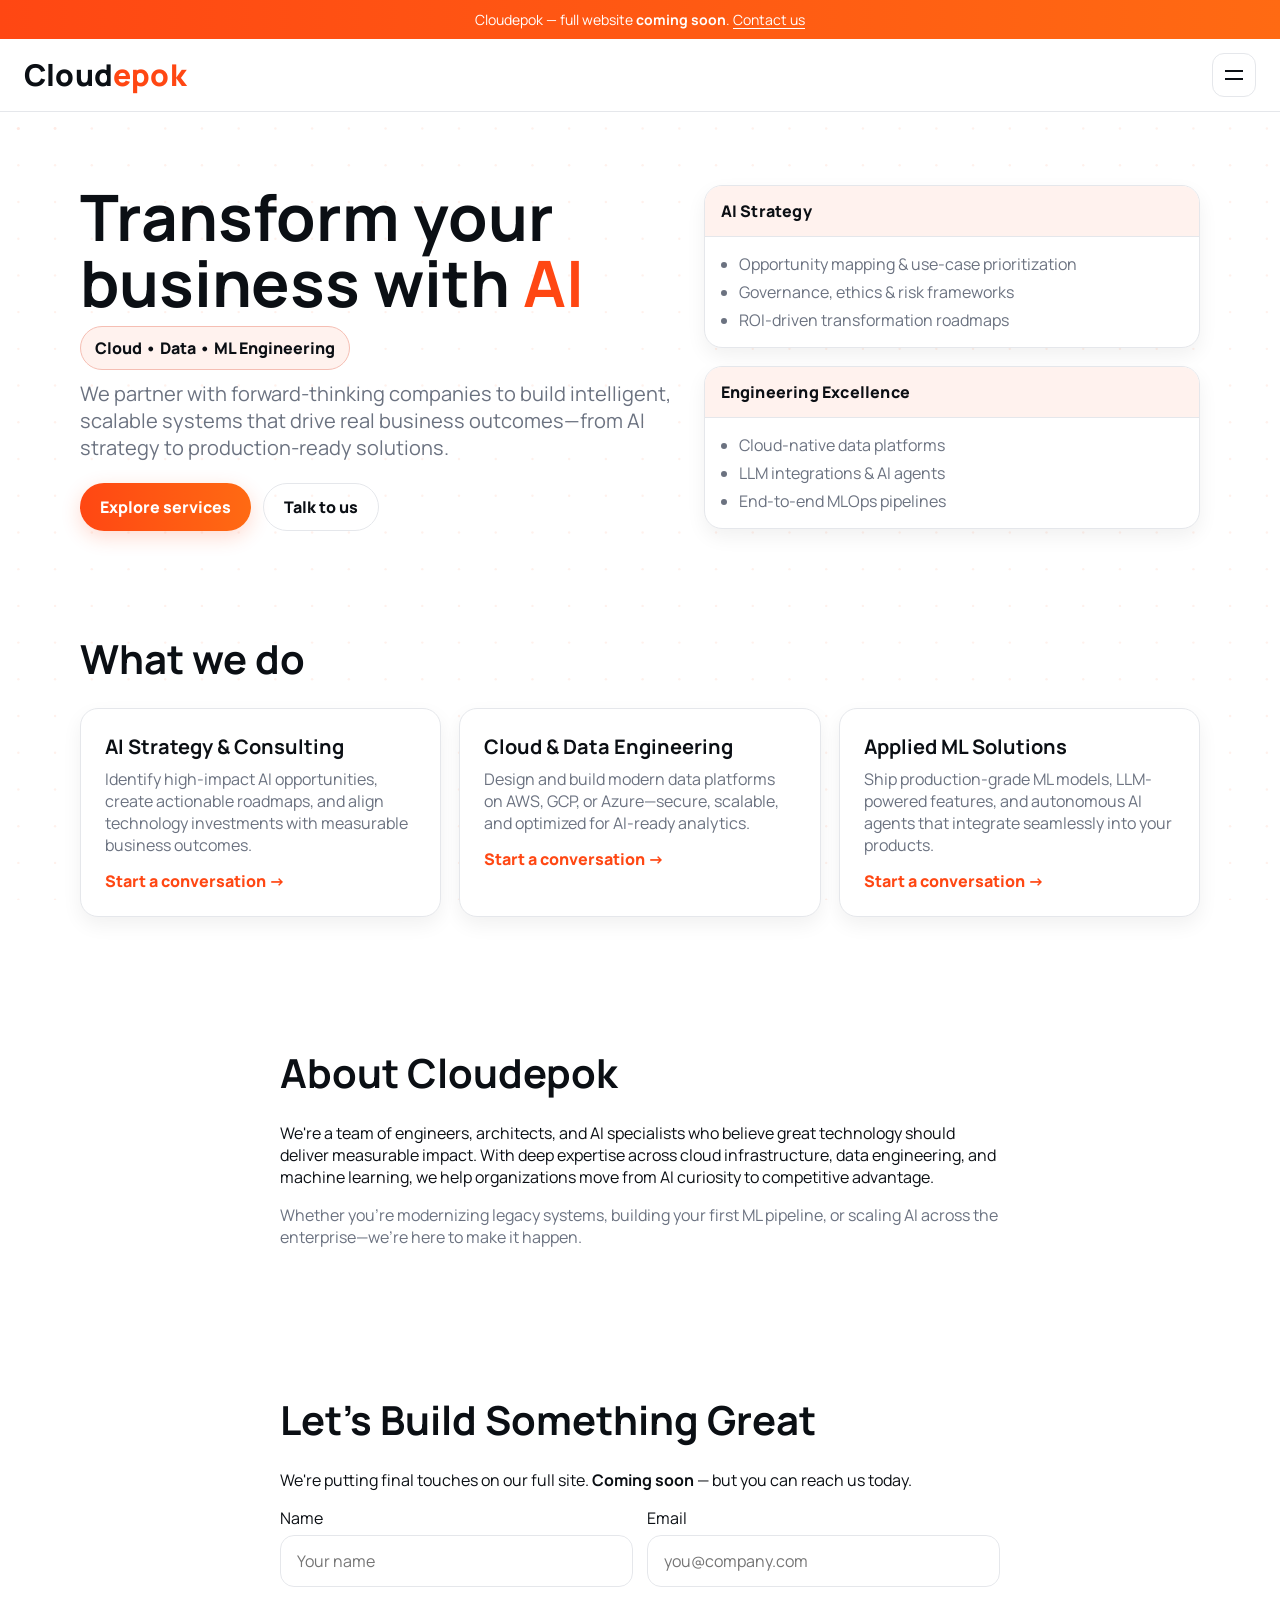
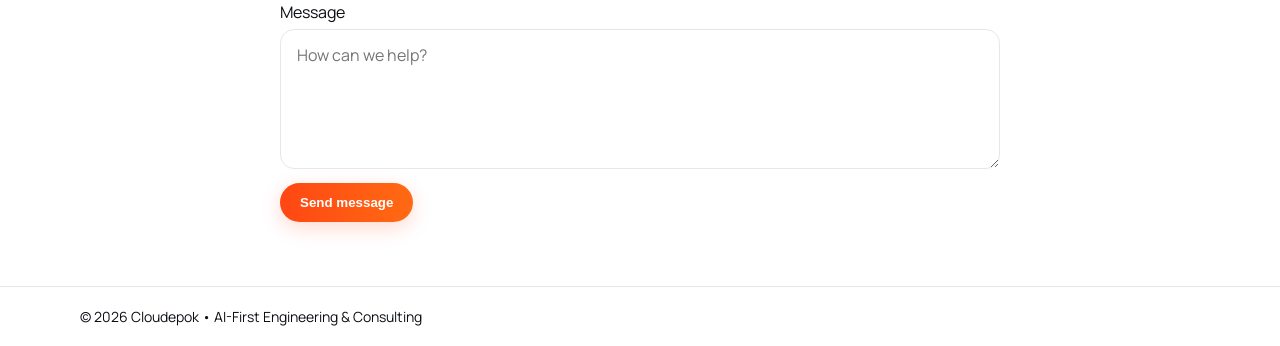
==== index.html @ fc5857a8 "Initial commit: Cloudepok website" ====
<!DOCTYPE html>
<html lang="en">

<head>
  <meta charset="utf-8" />
  <meta name="viewport" content="width=device-width, initial-scale=1" />
  <title>Cloudepok — AI-First Engineering & Consulting</title>
  <meta name="description" content="AI-First Engineering & Consulting — Cloud • Data • ML Solutions" />
  <meta name="keywords"
    content="AI consulting, cloud engineering, machine learning, data engineering, MLOps, LLM, AI strategy" />

  <!-- Favicon -->
  <link rel="icon" type="image/svg+xml"
    href="data:image/svg+xml,<svg xmlns='http://www.w3.org/2000/svg' viewBox='0 0 100 100'><text y='.9em' font-size='90'>☁️</text></svg>">

  <!-- Manrope font -->
  <link rel="preconnect" href="https://fonts.googleapis.com">
  <link rel="preconnect" href="https://fonts.gstatic.com" crossorigin>
  <link href="https://fonts.googleapis.com/css2?family=Manrope:wght@400;600;700;800&display=swap" rel="stylesheet">
  <link rel="stylesheet" href="styles.css" />
</head>

<body>
  <canvas id="dots-canvas" aria-hidden="true"></canvas>

  <div class="top-ribbon">Cloudepok — full website <strong>coming soon</strong>. <a href="#contact">Contact us</a></div>

  <header class="site-header">
    <a class="logo" href="#" aria-label="Cloudepok">
      <span class="logo-word"><span class="cloud">Cloud</span><span class="epok">epok</span></span>
    </a>

    <div class="nav-actions">
      <button class="burger two" id="burger" aria-label="Open menu" aria-expanded="false" aria-controls="menu-popover">
        <span></span><span></span>
      </button>

      <aside id="menu-popover" class="menu-popover" aria-hidden="true" role="dialog" aria-modal="false">
        <nav class="menu-list">
          <a href="#services" class="menu-item">Services</a>
          <a href="#about" class="menu-item">About</a>
          <a href="#contact" class="menu-item">Contact</a>
          <div class="menu-sep"></div>
          <a href="#contact" class="menu-cta">Get in touch</a>
        </nav>
      </aside>
    </div>
  </header>

  <div id="overlay" class="overlay-light" hidden></div>

  <main>
    <section class="hero split">
      <div class="container split-grid">
        <div class="left animate-on-scroll">
          <h1>Transform your business with <span class="text-brand">AI</span></h1>
          <p class="superpill">Cloud • Data • ML Engineering</p>
          <p class="lede">We partner with forward-thinking companies to build intelligent, scalable systems that drive
            real business outcomes—from AI strategy to production-ready solutions.</p>
          <div class="cta-row">
            <a class="btn" href="#services">Explore services</a>
            <a class="btn btn-ghost" href="#contact">Talk to us</a>
          </div>
        </div>
        <div class="right">
          <div class="pane animate-on-scroll">
            <div class="pane-title">AI Strategy</div>
            <div class="pane-body">
              <ul>
                <li>Opportunity mapping & use-case prioritization</li>
                <li>Governance, ethics & risk frameworks</li>
                <li>ROI-driven transformation roadmaps</li>
              </ul>
            </div>
          </div>
          <div class="pane animate-on-scroll">
            <div class="pane-title">Engineering Excellence</div>
            <div class="pane-body">
              <ul>
                <li>Cloud-native data platforms</li>
                <li>LLM integrations & AI agents</li>
                <li>End-to-end MLOps pipelines</li>
              </ul>
            </div>
          </div>
        </div>
      </div>
    </section>

    <section id="services" class="section">
      <div class="container">
        <h2 class="animate-on-scroll">What we do</h2>
        <div class="grid">
          <div class="card animate-on-scroll">
            <h3>AI Strategy & Consulting</h3>
            <p>Identify high-impact AI opportunities, create actionable roadmaps, and align technology investments with
              measurable business outcomes.</p>
            <a class="link" href="#contact">Start a conversation →</a>
          </div>
          <div class="card animate-on-scroll">
            <h3>Cloud & Data Engineering</h3>
            <p>Design and build modern data platforms on AWS, GCP, or Azure—secure, scalable, and optimized for AI-ready
              analytics.</p>
            <a class="link" href="#contact">Start a conversation →</a>
          </div>
          <div class="card animate-on-scroll">
            <h3>Applied ML Solutions</h3>
            <p>Ship production-grade ML models, LLM-powered features, and autonomous AI agents that integrate seamlessly
              into your products.</p>
            <a class="link" href="#contact">Start a conversation →</a>
          </div>
        </div>
      </div>
    </section>

    <section id="about" class="section alt">
      <div class="container narrow">
        <h2 class="animate-on-scroll">About Cloudepok</h2>
        <p class="animate-on-scroll">We're a team of engineers, architects, and AI specialists who believe great
          technology should deliver measurable impact. With deep expertise across cloud infrastructure, data
          engineering, and machine learning, we help organizations move from AI curiosity to competitive advantage.</p>
        <p class="animate-on-scroll" style="margin-top: 16px; color: var(--muted);">Whether you're modernizing legacy
          systems, building your first ML pipeline, or scaling AI across the enterprise—we're here to make it happen.
        </p>
      </div>
    </section>

    <section id="contact" class="section">
      <div class="container narrow">
        <h2 class="animate-on-scroll">Let's Build Something Great</h2>
        <p class="muted animate-on-scroll">We're putting final touches on our full site. <strong>Coming soon</strong> —
          but you can reach us today.</p>
        <form id="contact-form" class="contact-form animate-on-scroll"
          action="https://formspree.io/f/aruna@cloudepok.com" method="POST">
          <input type="hidden" name="_subject" value="New Cloudepok Contact Form Submission">
          <input type="hidden" name="_next" value="">
          <label>
            <span>Name</span>
            <input required type="text" name="name" placeholder="Your name" />
          </label>
          <label>
            <span>Email</span>
            <input required type="email" name="email" placeholder="you@company.com" />
          </label>
          <label class="full">
            <span>Message</span>
            <textarea required name="message" rows="5" placeholder="How can we help?"></textarea>
          </label>
          <button class="btn" type="submit" id="submit-btn">
            <span class="btn-text">Send message</span>
            <span class="btn-loading" hidden>Sending...</span>
          </button>
        </form>
        <div id="form-success" class="form-success" hidden>
          <div class="success-icon">✓</div>
          <p><strong>Thank you!</strong> We'll get back to you within 24 hours.</p>
        </div>
      </div>
    </section>
  </main>

  <footer class="footer">
    <div class="container">
      <span>© <span id="year"></span> Cloudepok • AI-First Engineering & Consulting</span>
    </div>
  </footer>

  <script>
    // Year
    document.getElementById('year').textContent = new Date().getFullYear();

    // Burger + popover logic
    const burger = document.getElementById('burger');
    const pop = document.getElementById('menu-popover');
    const overlay = document.getElementById('overlay');

    function setOpen(open) {
      burger.classList.toggle('open', open);
      pop.classList.toggle('open', open);
      burger.setAttribute('aria-expanded', String(open));
      pop.setAttribute('aria-hidden', String(!open));
      overlay.hidden = !open;
    }

    burger.addEventListener('click', () => setOpen(!pop.classList.contains('open')));
    overlay.addEventListener('click', () => setOpen(false));
    document.addEventListener('keydown', (e) => { if (e.key === 'Escape') setOpen(false); });

    // Close popover then smooth-scroll to anchors
    function handleMenuClick(e) {
      const a = e.target.closest('a');
      if (!a) return;
      const href = a.getAttribute('href') || '';
      if (!href.startsWith('#')) { setOpen(false); return; }
      const target = document.querySelector(href);
      if (target) {
        e.preventDefault();
        setOpen(false);
        setTimeout(() => target.scrollIntoView({ behavior: 'smooth', block: 'start' }), 60);
        setTimeout(() => history.pushState(null, '', href), 120);
      }
    }
    document.querySelector('.menu-list').addEventListener('click', handleMenuClick);

    // Form submission handling
    const form = document.getElementById('contact-form');
    const submitBtn = document.getElementById('submit-btn');
    const btnText = submitBtn.querySelector('.btn-text');
    const btnLoading = submitBtn.querySelector('.btn-loading');
    const formSuccess = document.getElementById('form-success');

    form.addEventListener('submit', async (e) => {
      e.preventDefault();

      // Show loading state
      btnText.hidden = true;
      btnLoading.hidden = false;
      submitBtn.disabled = true;

      try {
        const response = await fetch(form.action, {
          method: 'POST',
          body: new FormData(form),
          headers: { 'Accept': 'application/json' }
        });

        if (response.ok) {
          form.hidden = true;
          formSuccess.hidden = false;
        } else {
          throw new Error('Form submission failed');
        }
      } catch (error) {
        alert('Something went wrong. Please try again or email us directly.');
        btnText.hidden = false;
        btnLoading.hidden = true;
        submitBtn.disabled = false;
      }
    });

    // Scroll animations
    const animateElements = document.querySelectorAll('.animate-on-scroll');

    const observer = new IntersectionObserver((entries) => {
      entries.forEach(entry => {
        if (entry.isIntersecting) {
          entry.target.classList.add('animated');
          observer.unobserve(entry.target);
        }
      });
    }, { threshold: 0.1, rootMargin: '0px 0px -50px 0px' });

    animateElements.forEach(el => observer.observe(el));

    // Interactive dots background
    (function () {
      const c = document.getElementById('dots-canvas');
      const ctx = c.getContext('2d');
      let w, h, dots = [], mouse = { x: 0, y: 0 };

      function resize() {
        w = c.width = window.innerWidth;
        h = c.height = window.innerHeight;
        build();
      }

      function build() {
        dots = [];
        const spacing = 36;
        for (let y = spacing / 2; y < h; y += spacing) {
          for (let x = spacing / 2; x < w; x += spacing) {
            dots.push({ x, y, r: 1.2 });
          }
        }
        draw();
      }

      function draw() {
        ctx.clearRect(0, 0, w, h);
        ctx.fillStyle = getComputedStyle(document.documentElement).getPropertyValue('--brand-600').trim() || '#FF4713';
        const maxDist = 160;
        for (const d of dots) {
          const dx = d.x - mouse.x;
          const dy = d.y - mouse.y;
          const dist = Math.sqrt(dx * dx + dy * dy);
          const k = Math.max(0, 1 - dist / maxDist);
          const rad = d.r + k * 1.8;
          ctx.globalAlpha = 0.08 + k * 0.22;
          ctx.beginPath();
          ctx.arc(d.x + dx * 0.02, d.y + dy * 0.02, rad, 0, Math.PI * 2);
          ctx.fill();
        }
        requestAnimationFrame(draw);
      }

      window.addEventListener('resize', resize);
      window.addEventListener('mousemove', (e) => { mouse.x = e.clientX; mouse.y = e.clientY; });
      resize();
    })();
  </script>
</body>

</html>
---- styles.css ----
:root {
  --bg: #ffffff;
  --fg: #0b0f14;
  --muted: #6b7280;
  --card: #ffffff;
  --border: #e5e7eb;

  --brand: #FF4713;
  --brand-600: #FF4713;
  --brand-500: #ff6a13;

  --overlay-light: rgba(0, 0, 0, 0.2);
  --panel-bg: #ffffff;
}

* {
  box-sizing: border-box
}

html {
  scroll-behavior: smooth
}

html,
body {
  height: 100%
}

body {
  margin: 0;
  font-family: Manrope, system-ui, -apple-system, Segoe UI, Roboto, Arial, sans-serif;
  background: var(--bg);
  color: var(--fg);
  -webkit-font-smoothing: antialiased;
  -moz-osx-font-smoothing: grayscale;
}

body.no-scroll {
  overflow: hidden;
}

#dots-canvas {
  position: fixed;
  inset: 0;
  z-index: -1;
  pointer-events: none;
}

/* Ribbon */
.top-ribbon {
  text-align: center;
  font-size: 14px;
  padding: 10px 16px;
  color: #fff;
  background: linear-gradient(90deg, var(--brand), var(--brand-500));
}

.top-ribbon a {
  color: #fff;
  text-underline-offset: 3px
}

/* Header */
.site-header {
  position: sticky;
  top: 0;
  z-index: 60;
  background: #fff;
  border-bottom: 1px solid var(--border);
  display: flex;
  align-items: center;
  justify-content: space-between;
  padding: 14px 24px;
}

.logo {
  display: flex;
  align-items: center;
  gap: 10px;
  text-decoration: none;
  color: var(--fg)
}

.logo-word {
  font-weight: 800;
  font-size: 30px;
  letter-spacing: .2px;
  line-height: 1;
  display: inline-flex;
  align-items: baseline;
}

.logo-word .cloud {
  color: var(--fg);
}

.logo-word .epok {
  color: var(--brand-600);
}

.nav-actions {
  position: relative;
  display: flex;
  align-items: center;
}

/* Two-line burger */
.burger.two {
  width: 44px;
  height: 44px;
  border-radius: 12px;
  border: 1px solid var(--border);
  background: #fff;
  display: flex;
  align-items: center;
  justify-content: center;
  cursor: pointer;
  position: relative;
  transition: border-color 0.2s ease, box-shadow 0.2s ease;
}

.burger.two:hover {
  border-color: var(--brand);
}

.burger.two:focus {
  outline: none;
  box-shadow: 0 0 0 3px rgba(255, 71, 19, 0.2);
}

.burger.two span {
  position: absolute;
  width: 18px;
  height: 2.4px;
  background: var(--fg);
  transition: transform .25s ease, opacity .2s ease;
}

.burger.two span:nth-child(1) {
  transform: translateY(-4px);
}

.burger.two span:nth-child(2) {
  transform: translateY(4px);
}

.burger.two.open span:nth-child(1) {
  transform: rotate(45deg);
}

.burger.two.open span:nth-child(2) {
  transform: rotate(-45deg);
}

/* Light overlay */
.overlay-light {
  position: fixed;
  inset: 0;
  z-index: 55;
  background: var(--overlay-light);
}

[hidden] {
  display: none !important;
}

/* Right-aligned popover */
.menu-popover {
  position: absolute;
  right: 0;
  top: calc(100% + 10px);
  width: min(360px, 90vw);
  background: var(--panel-bg);
  border: 1px solid var(--border);
  border-radius: 16px;
  box-shadow: 0 20px 40px rgba(0, 0, 0, 0.12);
  transform: translateY(-6px) scale(0.98);
  transform-origin: top right;
  opacity: 0;
  pointer-events: none;
  transition: opacity .2s ease, transform .2s ease;
  z-index: 70;
}

.menu-popover.open {
  opacity: 1;
  pointer-events: auto;
  transform: translateY(0) scale(1);
}

.menu-list {
  display: flex;
  flex-direction: column;
  padding: 10px 14px;
  gap: 0;
}

.menu-item {
  color: var(--fg);
  text-decoration: none;
  font-weight: 800;
  font-size: 20px;
  padding: 14px 6px;
  border-bottom: 1px solid color-mix(in oklab, var(--brand) 28%, #eee);
  transition: color 0.2s ease;
}

.menu-item:last-of-type {
  border-bottom: none;
}

.menu-item:hover {
  color: var(--brand-600);
}

.menu-item:focus {
  outline: none;
  color: var(--brand-600);
}

.menu-sep {
  height: 8px;
}

.menu-cta {
  display: inline-flex;
  align-items: center;
  justify-content: center;
  margin: 6px 6px 10px;
  padding: 12px 16px;
  border-radius: 999px;
  text-decoration: none;
  background: linear-gradient(90deg, var(--brand), var(--brand-500));
  color: #fff;
  font-weight: 800;
  width: max-content;
  transition: transform 0.2s ease, box-shadow 0.2s ease;
}

.menu-cta:hover {
  transform: translateY(-2px);
  box-shadow: 0 8px 20px rgba(255, 71, 19, 0.25);
}

/* Layout */
.container {
  max-width: 1160px;
  margin: 0 auto;
  padding: 0 20px
}

.narrow {
  max-width: 760px
}

.hero.split {
  padding: 72px 0 36px 0
}

.split-grid {
  display: grid;
  gap: 28px;
  grid-template-columns: 1.2fr 1fr;
  align-items: center;
}

@media (max-width: 900px) {
  .split-grid {
    grid-template-columns: 1fr;
  }
}

.left h1 {
  font-size: clamp(36px, 6vw, 64px);
  line-height: 1.03;
  margin: 0 0 10px 0
}

.text-brand {
  color: var(--brand)
}

.left .superpill {
  display: inline-flex;
  align-items: center;
  gap: 10px;
  font-weight: 800;
  background: color-mix(in oklab, var(--brand) 8%, var(--bg));
  border: 1px solid color-mix(in oklab, var(--brand) 30%, var(--border));
  border-radius: 999px;
  padding: 10px 14px;
  margin: 0 0 10px 0;
}

.left .lede {
  color: var(--muted);
  font-size: clamp(16px, 2vw, 20px);
  margin: 0 0 22px 0
}

.cta-row {
  display: flex;
  gap: 12px;
  flex-wrap: wrap
}

.right {
  display: grid;
  gap: 18px
}

.pane {
  border: 1px solid var(--border);
  background: var(--card);
  border-radius: 18px;
  box-shadow: 0 8px 20px color-mix(in oklab, var(--fg) 6%, #0000);
  overflow: hidden;
  transition: transform 0.3s ease, box-shadow 0.3s ease;
}

.pane:hover {
  transform: translateY(-4px);
  box-shadow: 0 16px 32px color-mix(in oklab, var(--fg) 10%, #0000);
}

.pane-title {
  padding: 14px 16px;
  font-weight: 800;
  letter-spacing: .2px;
  background: color-mix(in oklab, var(--brand) 8%, var(--card));
  border-bottom: 1px solid var(--border);
}

.pane-body {
  padding: 16px
}

.pane-body ul {
  margin: 0;
  padding-left: 18px;
  display: grid;
  row-gap: 6px;
  color: var(--muted)
}

/* Sections */
.section {
  padding: 64px 0
}

.section.alt {
  background: color-mix(in oklab, var(--bg) 96%, #0000)
}

h2 {
  font-size: clamp(28px, 3.5vw, 40px);
  margin: 0 0 22px 0
}

.grid {
  display: grid;
  gap: 18px;
  grid-template-columns: repeat(1, minmax(0, 1fr));
}

@media (min-width: 820px) {
  .grid {
    grid-template-columns: repeat(3, minmax(0, 1fr));
  }
}

.card {
  background: var(--card);
  border: 1px solid var(--border);
  border-radius: 18px;
  padding: 24px;
  box-shadow: 0 8px 20px color-mix(in oklab, var(--fg) 6%, #0000);
  transition: transform .25s ease, box-shadow .25s ease;
}

.card:hover {
  transform: translateY(-4px);
  box-shadow: 0 12px 28px color-mix(in oklab, var(--fg) 8%, #0000);
}

.card h3 {
  margin: 0 0 8px 0;
  font-size: 20px;
}

.card p {
  margin: 0 0 14px 0;
  color: var(--muted);
}

.link {
  color: var(--brand-600);
  text-decoration: none;
  font-weight: 800;
  transition: text-decoration 0.2s ease;
}

.link:hover {
  text-decoration: underline;
  text-underline-offset: 3px
}

.link:focus {
  outline: 2px solid var(--brand);
  outline-offset: 2px;
}

/* Buttons */
.btn {
  display: inline-flex;
  align-items: center;
  justify-content: center;
  padding: 12px 20px;
  border-radius: 999px;
  border: 0;
  cursor: pointer;
  background: linear-gradient(90deg, var(--brand), var(--brand-500));
  color: #fff;
  font-weight: 800;
  box-shadow: 0 6px 20px rgba(255, 71, 19, 0.2);
  text-decoration: none;
  transition: transform 0.2s ease, box-shadow 0.2s ease;
}

.btn:hover {
  transform: translateY(-1px);
  box-shadow: 0 10px 28px rgba(255, 71, 19, 0.28)
}

.btn:active {
  transform: translateY(0)
}

.btn:focus {
  outline: none;
  box-shadow: 0 0 0 3px rgba(255, 71, 19, 0.3), 0 6px 20px rgba(255, 71, 19, 0.2)
}

.btn:disabled {
  opacity: 0.7;
  cursor: not-allowed;
  transform: none
}

.btn-ghost {
  background: transparent;
  color: var(--fg);
  border: 1px solid var(--border);
  box-shadow: none
}

.btn-ghost:hover {
  border-color: var(--brand);
  color: var(--brand)
}

/* Contact */
.contact-form {
  display: grid;
  gap: 14px;
  grid-template-columns: 1fr 1fr
}

.contact-form label {
  display: grid;
  gap: 6px
}

.contact-form label.full {
  grid-column: 1 / -1
}

.contact-form input,
.contact-form textarea {
  width: 100%;
  border: 1px solid var(--border);
  border-radius: 14px;
  padding: 14px 16px;
  background: color-mix(in oklab, var(--bg) 96%, #0000);
  color: var(--fg);
  font: inherit;
  transition: border-color 0.2s ease, box-shadow 0.2s ease;
}

.contact-form input:focus,
.contact-form textarea:focus {
  outline: none;
  border-color: var(--brand);
  box-shadow: 0 0 0 3px rgba(255, 71, 19, 0.1);
}

.contact-form button {
  justify-self: start
}

/* Form success state */
.form-success {
  text-align: center;
  padding: 40px 20px;
  animation: fadeIn 0.4s ease;
}

.success-icon {
  width: 64px;
  height: 64px;
  background: linear-gradient(135deg, var(--brand), var(--brand-500));
  border-radius: 50%;
  display: flex;
  align-items: center;
  justify-content: center;
  font-size: 28px;
  color: #fff;
  margin: 0 auto 16px;
}

/* Scroll animations */
.animate-on-scroll {
  opacity: 0;
  transform: translateY(20px);
  transition: opacity 0.6s ease, transform 0.6s ease;
}

.animate-on-scroll.animated {
  opacity: 1;
  transform: translateY(0);
}

@keyframes fadeIn {
  from {
    opacity: 0;
    transform: translateY(10px);
  }

  to {
    opacity: 1;
    transform: translateY(0);
  }
}

.footer {
  border-top: 1px solid var(--border);
  padding: 20px 0;
  font-size: 14px
}

/* Mobile responsiveness improvements */
@media (max-width: 600px) {
  .contact-form {
    grid-template-columns: 1fr;
  }

  .site-header {
    padding: 12px 16px;
  }

  .hero.split {
    padding: 48px 0 24px 0;
  }

  .section {
    padding: 48px 0;
  }
}
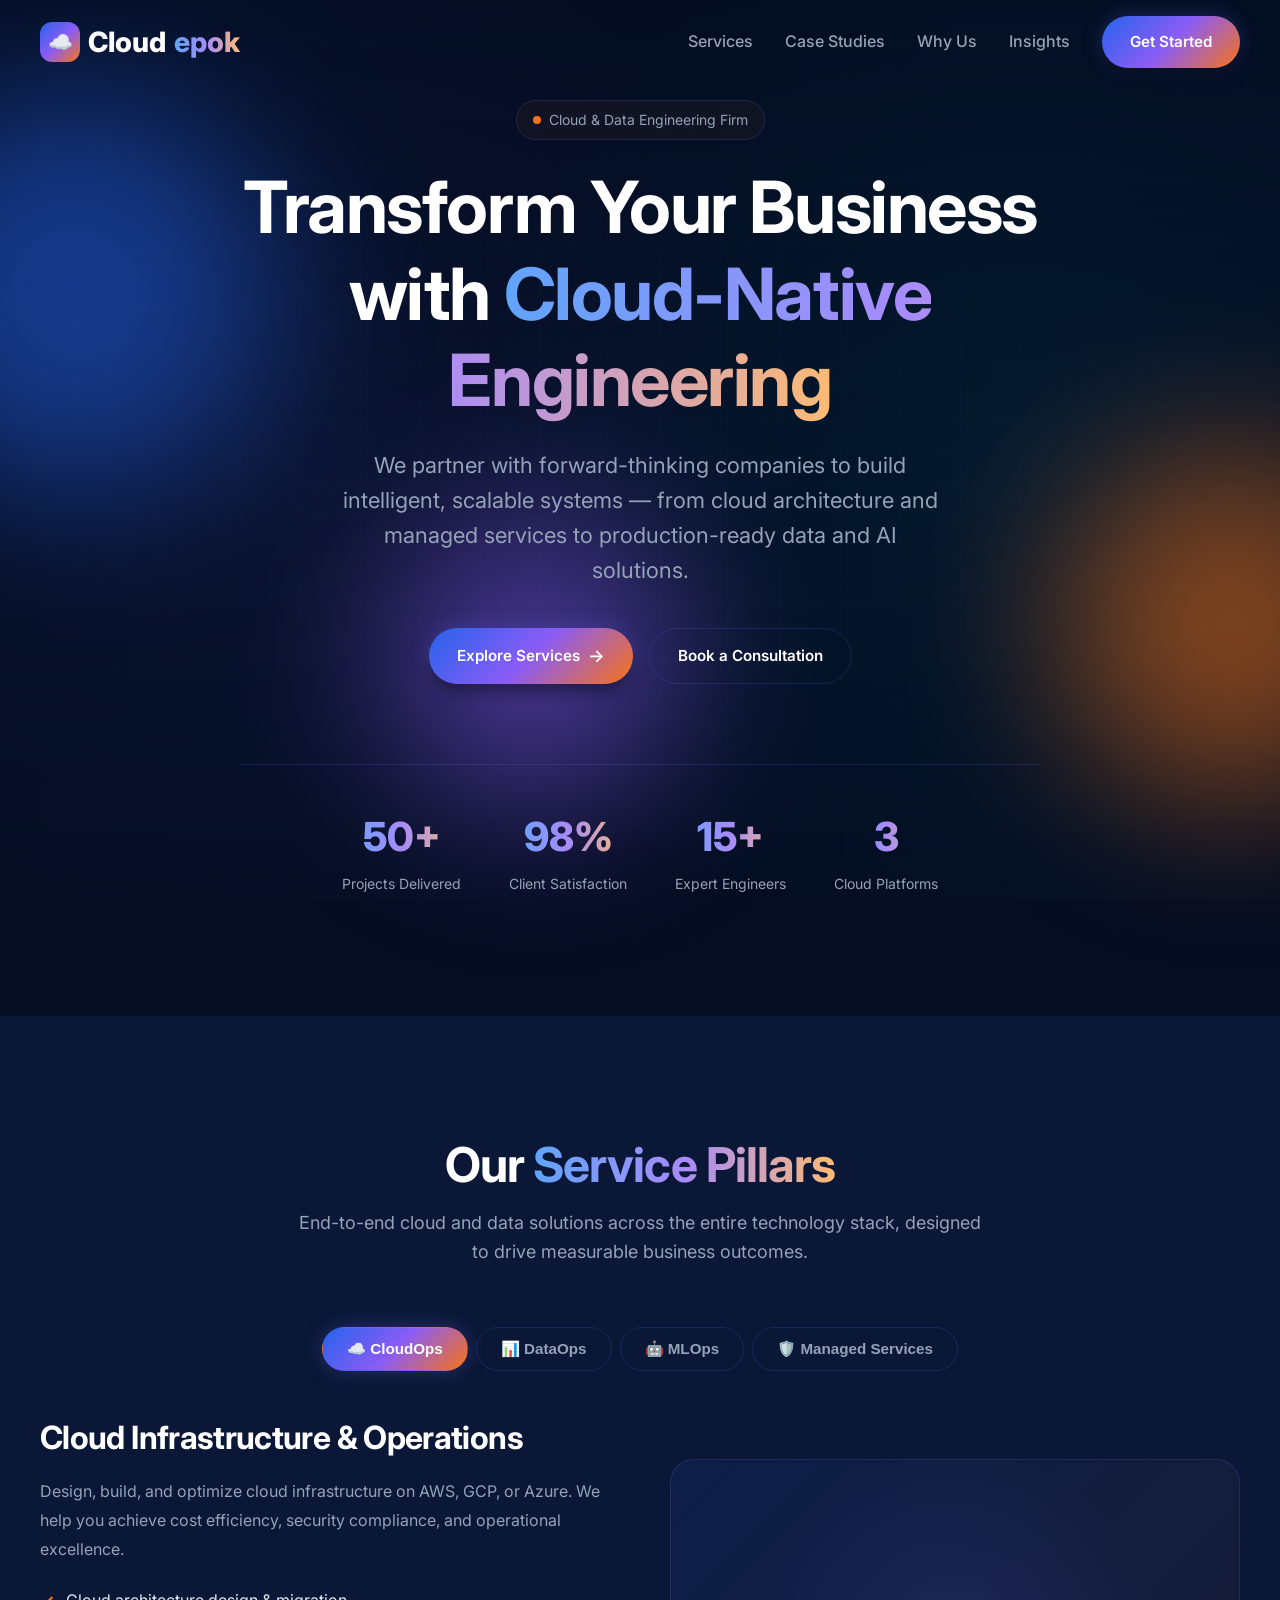
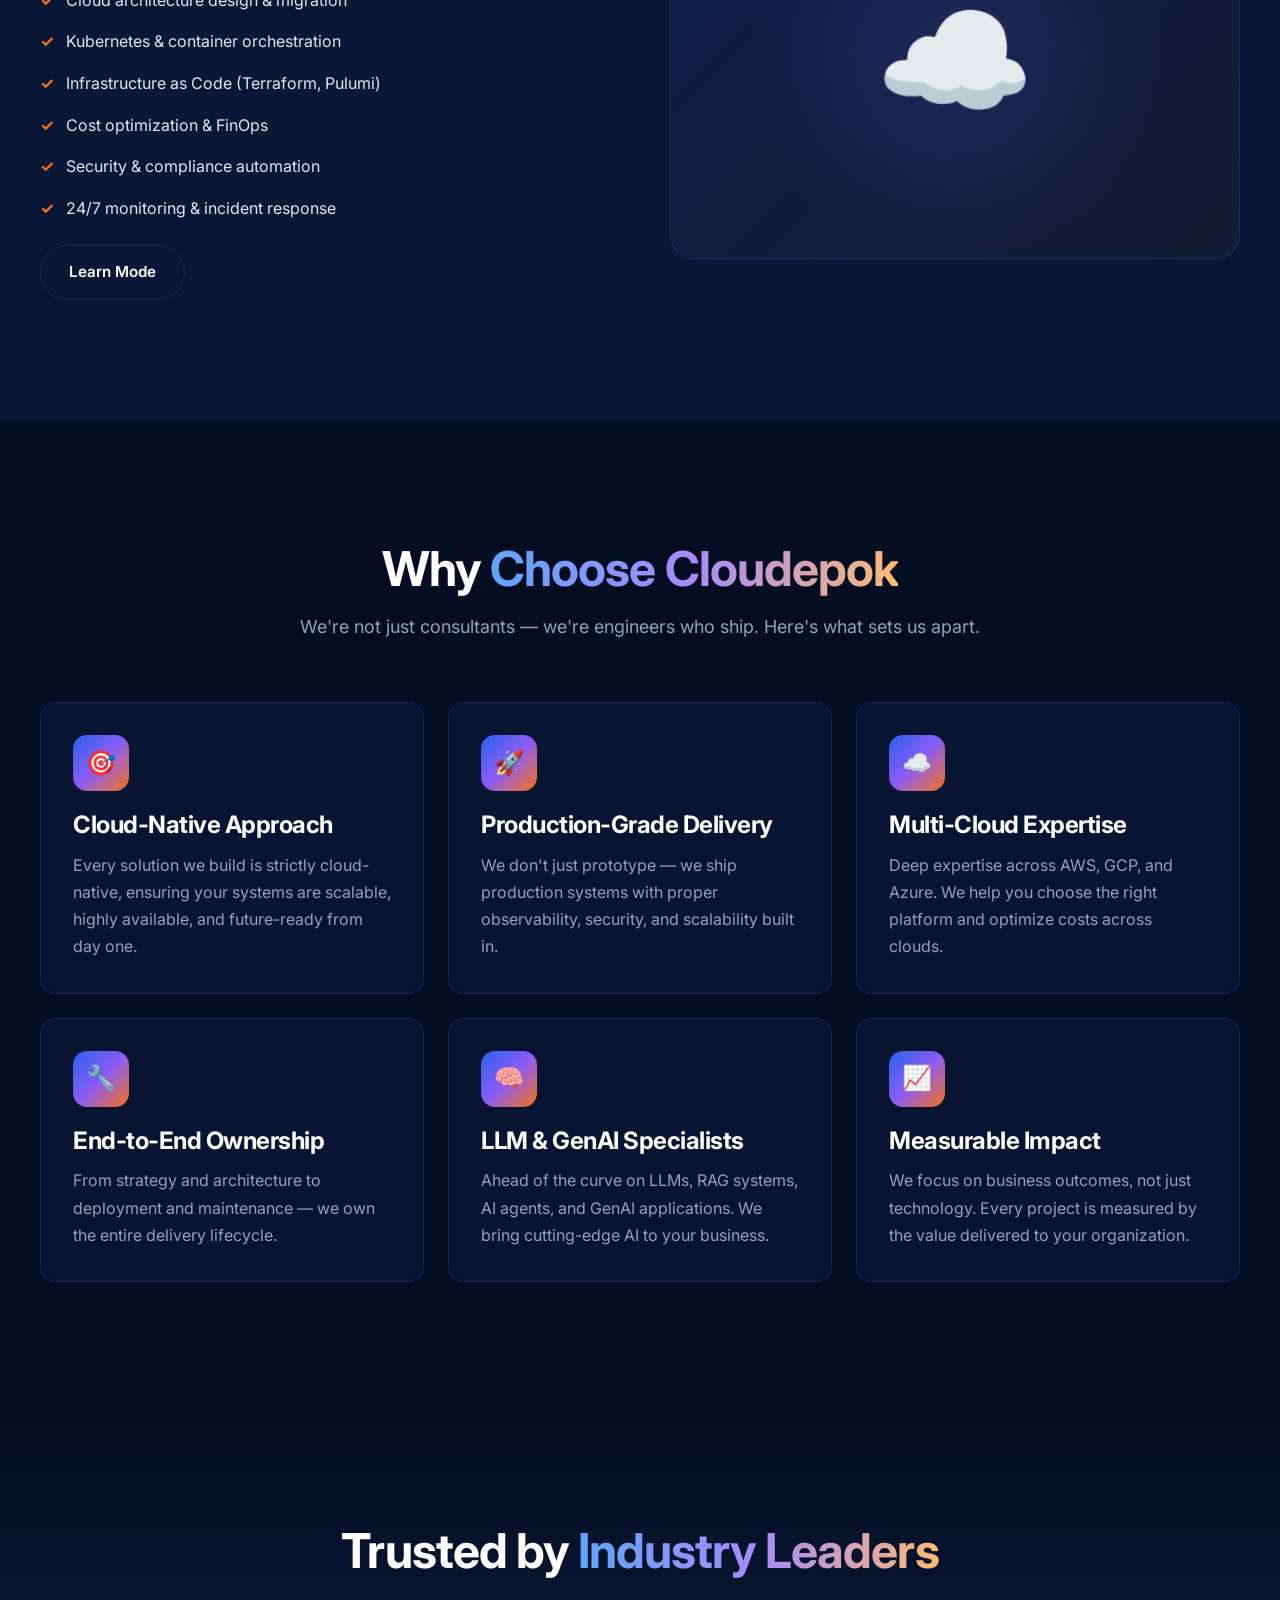
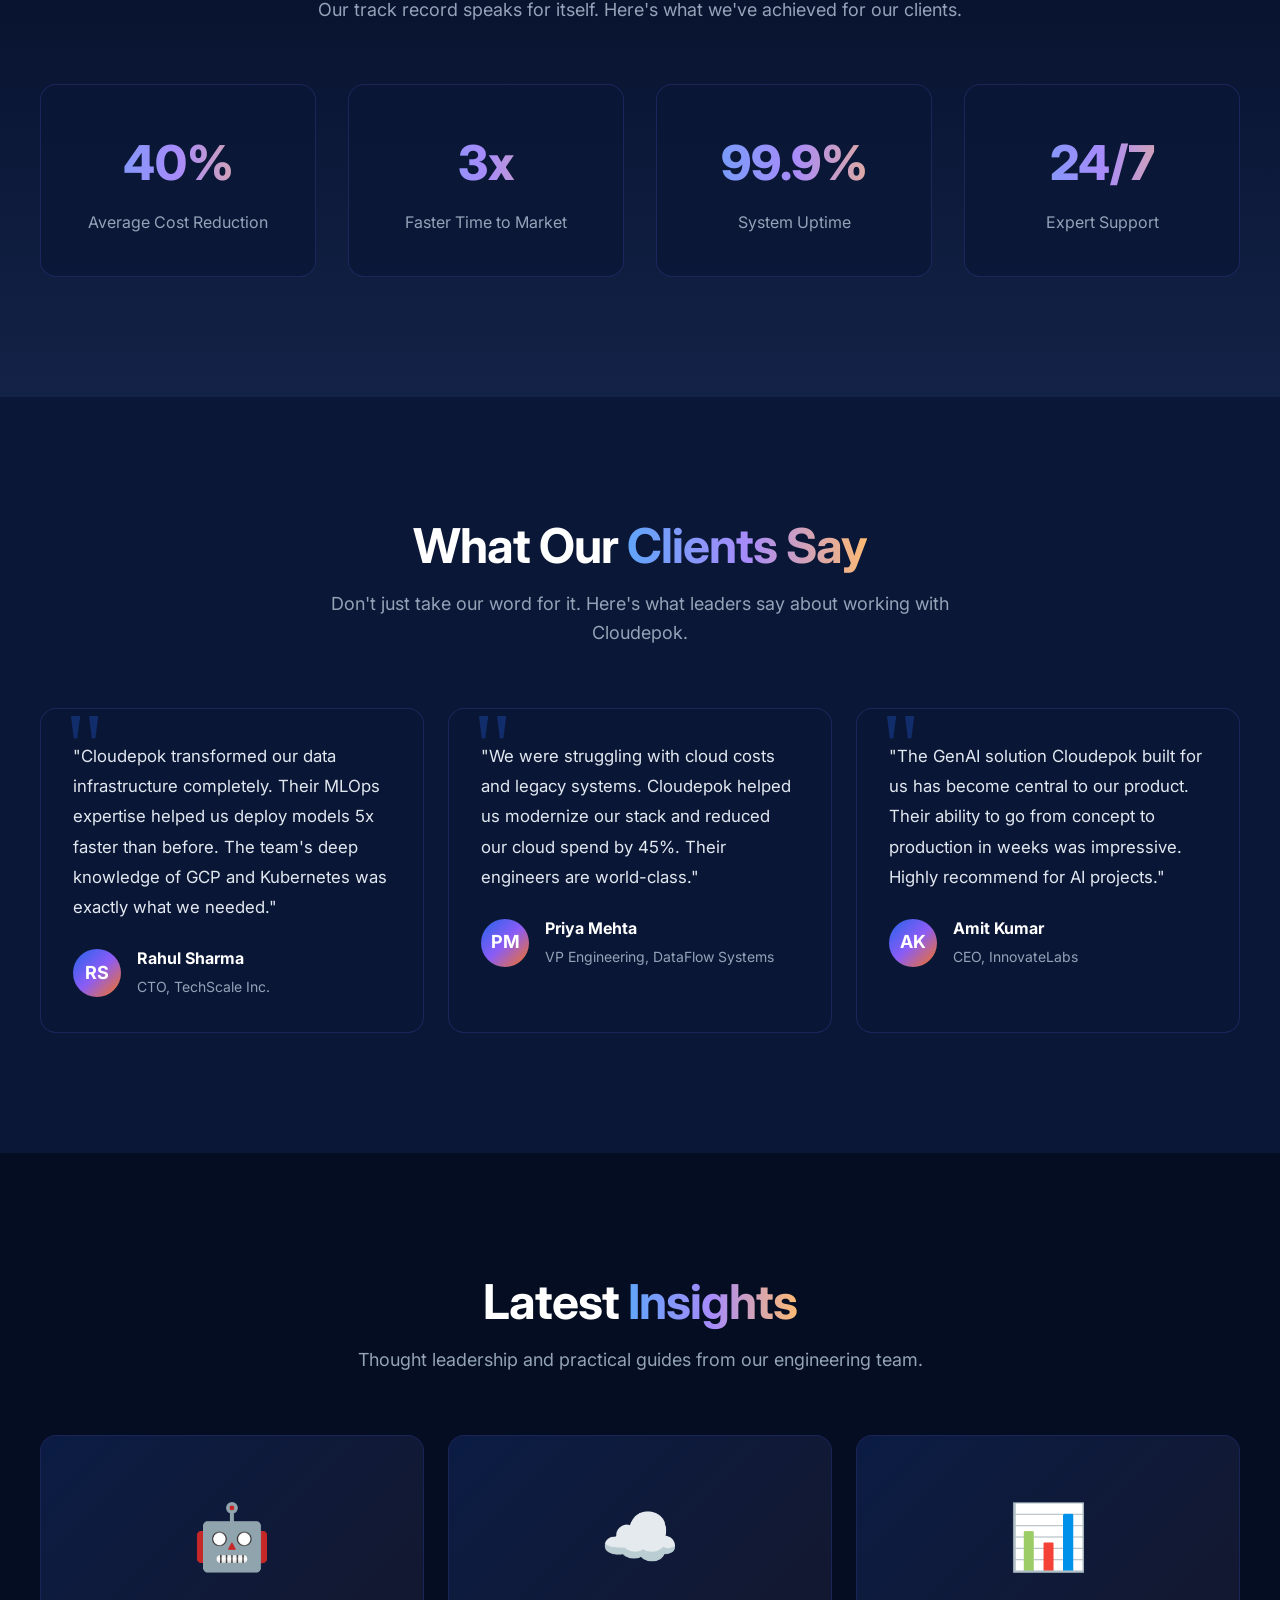
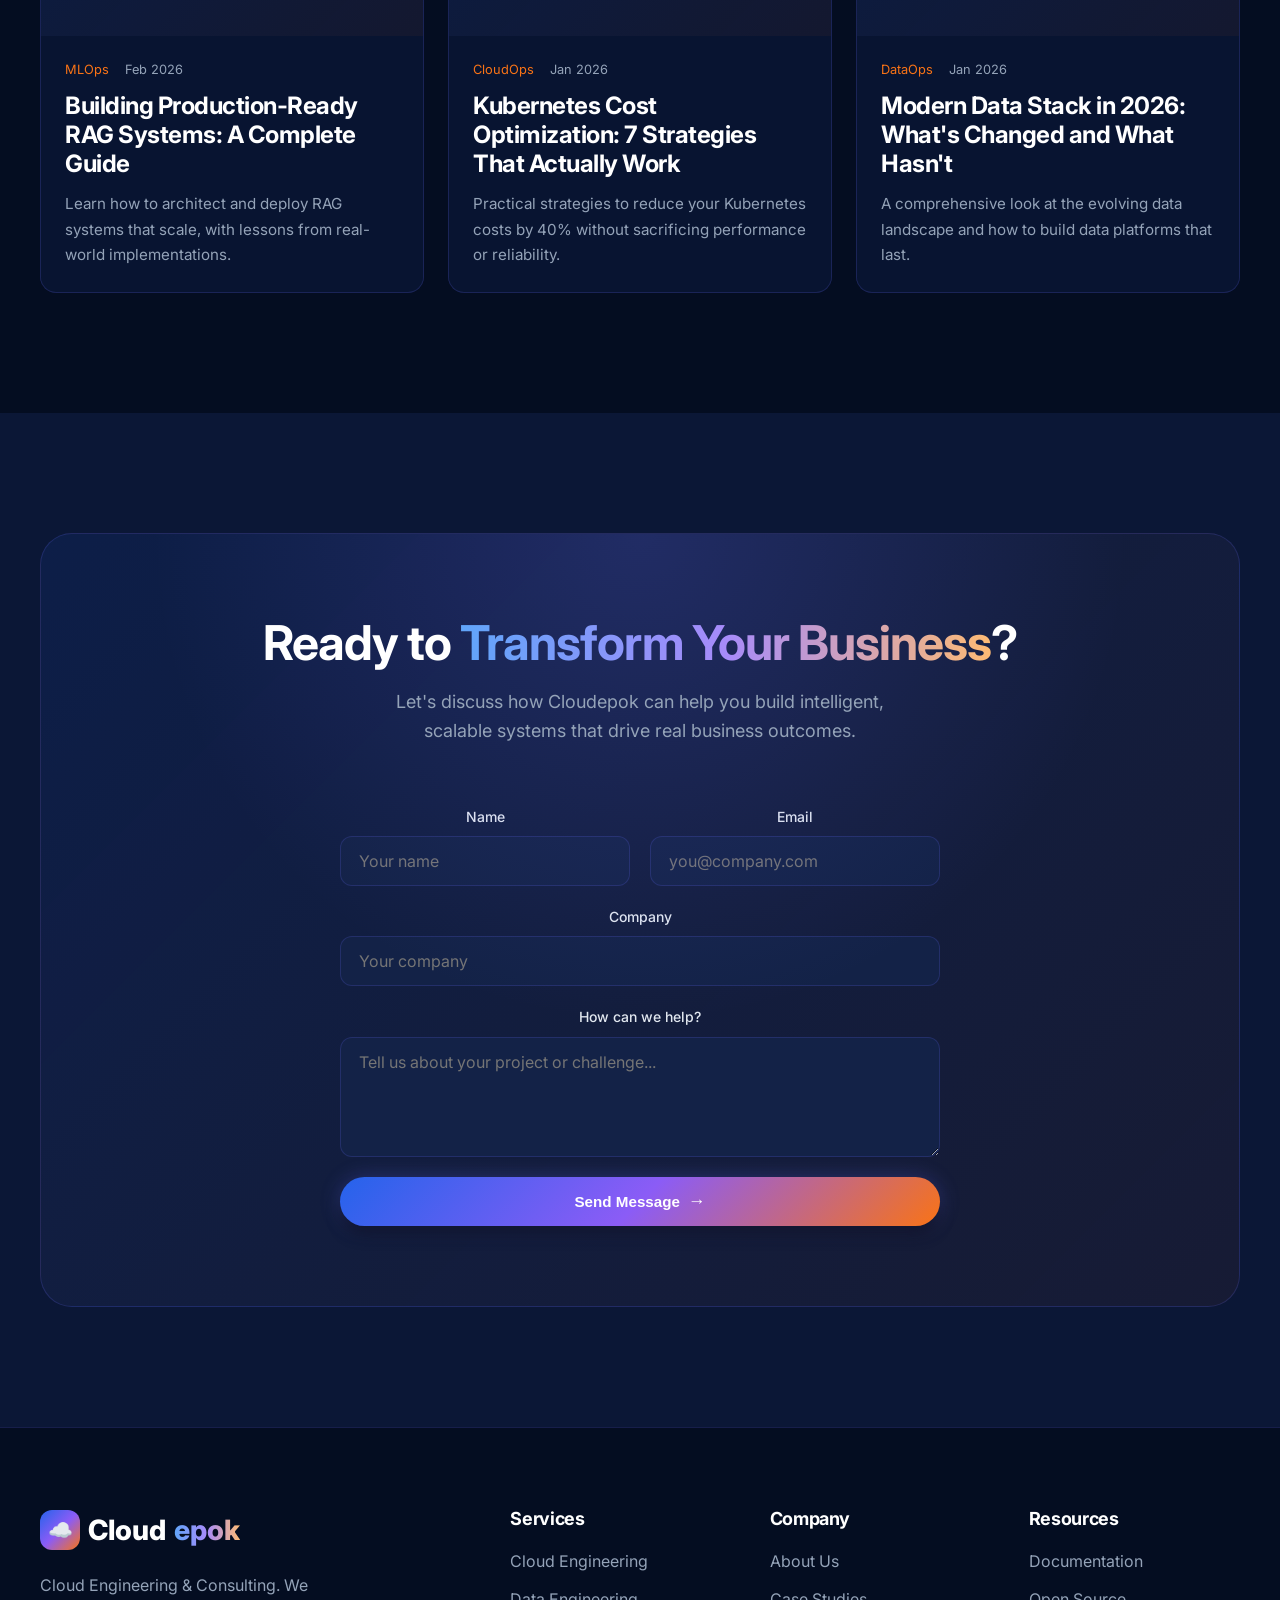
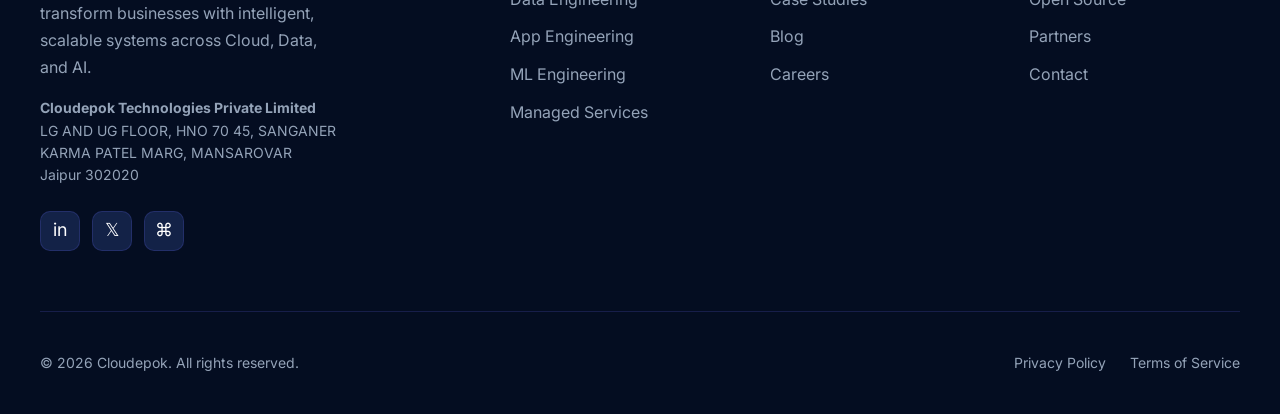
==== commit 0859cb4d: "Add all service pages and update styles" ====
--- a/index.html
+++ b/index.html
@@ -2,233 +2,634 @@
 <html lang="en">
 
 <head>
-  <meta charset="utf-8" />
-  <meta name="viewport" content="width=device-width, initial-scale=1" />
-  <title>Cloudepok — AI-First Engineering & Consulting</title>
-  <meta name="description" content="AI-First Engineering & Consulting — Cloud • Data • ML Solutions" />
+  <meta charset="UTF-8">
+  <meta name="viewport" content="width=device-width, initial-scale=1.0">
+  <title>Cloudepok — Cloud Engineering & Consulting | Cloud • Data • AI</title>
+  <meta name="description"
+    content="Cloudepok is a premium cloud consulting firm specializing in CloudOps, DataOps, MLOps, and Managed Services. We transform businesses with intelligent cloud-native solutions.">
   <meta name="keywords"
-    content="AI consulting, cloud engineering, machine learning, data engineering, MLOps, LLM, AI strategy" />
+    content="Cloud consulting, CloudOps, DataOps, MLOps, Managed Services, cloud engineering, data engineering, machine learning, AI strategy, software engineering">
+
+  <!-- Open Graph -->
+  <meta property="og:title" content="Cloudepok — Cloud Engineering & Consulting">
+  <meta property="og:description"
+    content="Transform your business with cloud and data engineering. We specialize in CloudOps, DataOps, MLOps, and Managed Services.">
+  <meta property="og:type" content="website">
 
   <!-- Favicon -->
   <link rel="icon" type="image/svg+xml"
-    href="data:image/svg+xml,<svg xmlns='http://www.w3.org/2000/svg' viewBox='0 0 100 100'><text y='.9em' font-size='90'>☁️</text></svg>">
-
-  <!-- Manrope font -->
+    href="data:image/svg+xml,<svg xmlns='http://www.w3.org/2000/svg' viewBox='0 0 100 100'><defs><linearGradient id='g' x1='0%' y1='0%' x2='100%' y2='100%'><stop offset='0%' stop-color='%236366F1'/><stop offset='100%' stop-color='%2306B6D4'/></linearGradient></defs><rect width='100' height='100' rx='20' fill='url(%23g)'/><text x='50' y='68' font-size='50' fill='white' text-anchor='middle' font-family='sans-serif' font-weight='bold'>C</text></svg>">
+
+  <!-- Fonts -->
   <link rel="preconnect" href="https://fonts.googleapis.com">
   <link rel="preconnect" href="https://fonts.gstatic.com" crossorigin>
-  <link href="https://fonts.googleapis.com/css2?family=Manrope:wght@400;600;700;800&display=swap" rel="stylesheet">
-  <link rel="stylesheet" href="styles.css" />
+  <link href="https://fonts.googleapis.com/css2?family=Inter:wght@400;500;600;700;800&display=swap" rel="stylesheet">
+
+  <link rel="stylesheet" href="styles.css">
 </head>
 
 <body>
-  <canvas id="dots-canvas" aria-hidden="true"></canvas>
-
-  <div class="top-ribbon">Cloudepok — full website <strong>coming soon</strong>. <a href="#contact">Contact us</a></div>
-
-  <header class="site-header">
-    <a class="logo" href="#" aria-label="Cloudepok">
-      <span class="logo-word"><span class="cloud">Cloud</span><span class="epok">epok</span></span>
-    </a>
-
-    <div class="nav-actions">
-      <button class="burger two" id="burger" aria-label="Open menu" aria-expanded="false" aria-controls="menu-popover">
-        <span></span><span></span>
+  <!-- Background Effects -->
+  <div class="bg-grid">
+    <div class="orb orb-1"></div>
+    <div class="orb orb-2"></div>
+    <div class="orb orb-3"></div>
+  </div>
+
+  <!-- Header -->
+  <header class="header" id="header">
+    <div class="container">
+      <a href="#" class="logo">
+        <div class="logo-icon">☁️</div>
+        <span>Cloud</span><span>epok</span>
+      </a>
+
+      <nav class="nav">
+        <ul class="nav-links">
+          <li><a href="index.html#services">Services</a></li>
+          <li><a href="case-studies.html">Case Studies</a></li>
+          <li><a href="index.html#features">Why Us</a></li>
+          <li><a href="index.html#insights">Insights</a></li>
+        </ul>
+        <a href="index.html#contact" class="btn btn-primary">Get Started</a>
+      </nav>
+
+      <button class="menu-toggle" id="menuToggle" aria-label="Toggle menu">
+        <span></span>
+        <span></span>
+        <span></span>
       </button>
-
-      <aside id="menu-popover" class="menu-popover" aria-hidden="true" role="dialog" aria-modal="false">
-        <nav class="menu-list">
-          <a href="#services" class="menu-item">Services</a>
-          <a href="#about" class="menu-item">About</a>
-          <a href="#contact" class="menu-item">Contact</a>
-          <div class="menu-sep"></div>
-          <a href="#contact" class="menu-cta">Get in touch</a>
-        </nav>
-      </aside>
     </div>
   </header>
 
-  <div id="overlay" class="overlay-light" hidden></div>
-
-  <main>
-    <section class="hero split">
-      <div class="container split-grid">
-        <div class="left animate-on-scroll">
-          <h1>Transform your business with <span class="text-brand">AI</span></h1>
-          <p class="superpill">Cloud • Data • ML Engineering</p>
-          <p class="lede">We partner with forward-thinking companies to build intelligent, scalable systems that drive
-            real business outcomes—from AI strategy to production-ready solutions.</p>
-          <div class="cta-row">
-            <a class="btn" href="#services">Explore services</a>
-            <a class="btn btn-ghost" href="#contact">Talk to us</a>
-          </div>
-        </div>
-        <div class="right">
-          <div class="pane animate-on-scroll">
-            <div class="pane-title">AI Strategy</div>
-            <div class="pane-body">
-              <ul>
-                <li>Opportunity mapping & use-case prioritization</li>
-                <li>Governance, ethics & risk frameworks</li>
-                <li>ROI-driven transformation roadmaps</li>
-              </ul>
-            </div>
-          </div>
-          <div class="pane animate-on-scroll">
-            <div class="pane-title">Engineering Excellence</div>
-            <div class="pane-body">
-              <ul>
-                <li>Cloud-native data platforms</li>
-                <li>LLM integrations & AI agents</li>
-                <li>End-to-end MLOps pipelines</li>
-              </ul>
-            </div>
-          </div>
-        </div>
-      </div>
-    </section>
-
-    <section id="services" class="section">
-      <div class="container">
-        <h2 class="animate-on-scroll">What we do</h2>
-        <div class="grid">
-          <div class="card animate-on-scroll">
-            <h3>AI Strategy & Consulting</h3>
-            <p>Identify high-impact AI opportunities, create actionable roadmaps, and align technology investments with
-              measurable business outcomes.</p>
-            <a class="link" href="#contact">Start a conversation →</a>
-          </div>
-          <div class="card animate-on-scroll">
-            <h3>Cloud & Data Engineering</h3>
-            <p>Design and build modern data platforms on AWS, GCP, or Azure—secure, scalable, and optimized for AI-ready
-              analytics.</p>
-            <a class="link" href="#contact">Start a conversation →</a>
-          </div>
-          <div class="card animate-on-scroll">
-            <h3>Applied ML Solutions</h3>
-            <p>Ship production-grade ML models, LLM-powered features, and autonomous AI agents that integrate seamlessly
-              into your products.</p>
-            <a class="link" href="#contact">Start a conversation →</a>
-          </div>
-        </div>
-      </div>
-    </section>
-
-    <section id="about" class="section alt">
-      <div class="container narrow">
-        <h2 class="animate-on-scroll">About Cloudepok</h2>
-        <p class="animate-on-scroll">We're a team of engineers, architects, and AI specialists who believe great
-          technology should deliver measurable impact. With deep expertise across cloud infrastructure, data
-          engineering, and machine learning, we help organizations move from AI curiosity to competitive advantage.</p>
-        <p class="animate-on-scroll" style="margin-top: 16px; color: var(--muted);">Whether you're modernizing legacy
-          systems, building your first ML pipeline, or scaling AI across the enterprise—we're here to make it happen.
+  <!-- Mobile Navigation -->
+  <nav class="mobile-nav" id="mobileNav">
+    <a href="index.html#services">Services</a>
+    <a href="case-studies.html">Case Studies</a>
+    <a href="index.html#features">Why Us</a>
+    <a href="index.html#insights">Insights</a>
+    <a href="index.html#contact" class="btn btn-primary">Get Started</a>
+  </nav>
+
+  <!-- Hero Section -->
+  <section class="hero section" id="hero">
+    <div class="container">
+      <div class="hero-content">
+        <div class="hero-badge">
+          <span>Cloud & Data Engineering Firm</span>
+        </div>
+
+        <h1>
+          Transform Your Business with
+          <span class="text-gradient">Cloud-Native Engineering</span>
+        </h1>
+
+        <p class="hero-description">
+          We partner with forward-thinking companies to build intelligent, scalable systems — from
+          cloud architecture and managed services to production-ready data and AI solutions.
         </p>
-      </div>
-    </section>
-
-    <section id="contact" class="section">
-      <div class="container narrow">
-        <h2 class="animate-on-scroll">Let's Build Something Great</h2>
-        <p class="muted animate-on-scroll">We're putting final touches on our full site. <strong>Coming soon</strong> —
-          but you can reach us today.</p>
-        <form id="contact-form" class="contact-form animate-on-scroll"
-          action="https://formspree.io/f/aruna@cloudepok.com" method="POST">
-          <input type="hidden" name="_subject" value="New Cloudepok Contact Form Submission">
-          <input type="hidden" name="_next" value="">
-          <label>
-            <span>Name</span>
-            <input required type="text" name="name" placeholder="Your name" />
-          </label>
-          <label>
-            <span>Email</span>
-            <input required type="email" name="email" placeholder="you@company.com" />
-          </label>
-          <label class="full">
-            <span>Message</span>
-            <textarea required name="message" rows="5" placeholder="How can we help?"></textarea>
-          </label>
-          <button class="btn" type="submit" id="submit-btn">
-            <span class="btn-text">Send message</span>
-            <span class="btn-loading" hidden>Sending...</span>
-          </button>
-        </form>
-        <div id="form-success" class="form-success" hidden>
-          <div class="success-icon">✓</div>
-          <p><strong>Thank you!</strong> We'll get back to you within 24 hours.</p>
-        </div>
-      </div>
-    </section>
-  </main>
-
+
+        <div class="hero-actions">
+          <a href="#services" class="btn btn-primary">
+            Explore Services
+            <span class="btn-icon">→</span>
+          </a>
+          <a href="#contact" class="btn btn-secondary">Book a Consultation</a>
+        </div>
+
+        <div class="hero-stats">
+          <div class="stat">
+            <div class="stat-value" data-count="50">50+</div>
+            <div class="stat-label">Projects Delivered</div>
+          </div>
+          <div class="stat">
+            <div class="stat-value">98%</div>
+            <div class="stat-label">Client Satisfaction</div>
+          </div>
+          <div class="stat">
+            <div class="stat-value">15+</div>
+            <div class="stat-label">Expert Engineers</div>
+          </div>
+          <div class="stat">
+            <div class="stat-value">3</div>
+            <div class="stat-label">Cloud Platforms</div>
+          </div>
+        </div>
+      </div>
+    </div>
+  </section>
+
+  <!-- Services Section (Tabbed) -->
+  <section class="services section" id="services">
+    <div class="container">
+      <div class="section-header reveal">
+        <h2>Our <span class="text-gradient">Service Pillars</span></h2>
+        <p>End-to-end cloud and data solutions across the entire technology stack, designed to drive measurable business
+          outcomes.</p>
+      </div>
+
+      <div class="service-tabs reveal">
+        <button class="tab-btn active" data-tab="cloudops">☁️ CloudOps</button>
+        <button class="tab-btn" data-tab="dataops">📊 DataOps</button>
+        <button class="tab-btn" data-tab="mlops">🤖 MLOps</button>
+        <button class="tab-btn" data-tab="managedservices">🛡️ Managed Services</button>
+      </div>
+
+      <!-- CloudOps Content -->
+      <div class="service-content active" id="cloudops">
+        <div class="service-info">
+          <h3>Cloud Infrastructure & Operations</h3>
+          <p>Design, build, and optimize cloud infrastructure on AWS, GCP, or Azure. We help you achieve cost
+            efficiency, security compliance, and operational excellence.</p>
+          <ul class="service-features">
+            <li>Cloud architecture design & migration</li>
+            <li>Kubernetes & container orchestration</li>
+            <li>Infrastructure as Code (Terraform, Pulumi)</li>
+            <li>Cost optimization & FinOps</li>
+            <li>Security & compliance automation</li>
+            <li>24/7 monitoring & incident response</li>
+          </ul>
+          <a href="cloud-engineering.html" class="btn btn-secondary" style="margin-top: 24px;">Learn Mode</a>
+        </div>
+        <div class="service-visual">
+          <div class="service-icon-large">☁️</div>
+        </div>
+      </div>
+
+      <!-- DataOps Content -->
+      <div class="service-content" id="dataops">
+        <div class="service-info">
+          <h3>Data Engineering & Operations</h3>
+          <p>Build modern data platforms that turn raw data into actionable insights. We design scalable pipelines, data
+            lakes, and analytics systems.</p>
+          <ul class="service-features">
+            <li>Data pipeline design & orchestration</li>
+            <li>Data lake & warehouse architecture</li>
+            <li>Real-time streaming (Kafka, Pub/Sub)</li>
+            <li>Data quality & governance frameworks</li>
+            <li>ETL/ELT automation</li>
+            <li>Business intelligence & dashboards</li>
+          </ul>
+          <a href="data-engineering.html" class="btn btn-secondary" style="margin-top: 24px;">Learn More</a>
+        </div>
+        <div class="service-visual">
+          <div class="service-icon-large">📊</div>
+        </div>
+      </div>
+
+      <!-- MLOps Content -->
+      <div class="service-content" id="mlops">
+        <div class="service-info">
+          <h3>Machine Learning Operations</h3>
+          <p>From model development to production deployment, we build robust ML systems that scale. Specializing in
+            LLMs, GenAI, and traditional ML.</p>
+          <ul class="service-features">
+            <li>ML model training & fine-tuning</li>
+            <li>LLM & GenAI integration</li>
+            <li>Model deployment & serving (Vertex AI, SageMaker)</li>
+            <li>ML pipeline automation (Kubeflow, MLflow)</li>
+            <li>Model monitoring & drift detection</li>
+            <li>AI agents & RAG systems</li>
+          </ul>
+          <a href="ml-engineering.html" class="btn btn-secondary" style="margin-top: 24px;">Learn More</a>
+        </div>
+        <div class="service-visual">
+          <div class="service-icon-large">🤖</div>
+        </div>
+      </div>
+
+      <!-- Managed Services Content -->
+      <div class="service-content" id="managedservices">
+        <div class="service-info">
+          <h3>Cloud Managed Services</h3>
+          <p>Comprehensive management of your cloud infrastructure. We handle operations, security, and optimization so
+            your team can focus on core business objectives.</p>
+          <ul class="service-features">
+            <li>24/7 proactive monitoring & support</li>
+            <li>Cloud cost optimization & FinOps</li>
+            <li>Security, compliance & governance</li>
+            <li>Backup & disaster recovery management</li>
+            <li>Database & infrastructure administration</li>
+            <li>Continuous patch management</li>
+          </ul>
+          <a href="managed-services.html" class="btn btn-secondary" style="margin-top: 24px;">Learn More</a>
+        </div>
+        <div class="service-visual">
+          <div class="service-icon-large">🛡️</div>
+        </div>
+      </div>
+    </div>
+  </section>
+
+  <!-- Features Section -->
+  <section class="section" id="features">
+    <div class="container">
+      <div class="section-header reveal">
+        <h2>Why <span class="text-gradient">Choose Cloudepok</span></h2>
+        <p>We're not just consultants — we're engineers who ship. Here's what sets us apart.</p>
+      </div>
+
+      <div class="features-grid">
+        <div class="feature-card reveal">
+          <div class="feature-icon">🎯</div>
+          <h3>Cloud-Native Approach</h3>
+          <p>Every solution we build is strictly cloud-native, ensuring your systems are scalable, highly available, and
+            future-ready from day one.</p>
+        </div>
+
+        <div class="feature-card reveal">
+          <div class="feature-icon">🚀</div>
+          <h3>Production-Grade Delivery</h3>
+          <p>We don't just prototype — we ship production systems with proper observability, security, and scalability
+            built in.</p>
+        </div>
+
+        <div class="feature-card reveal">
+          <div class="feature-icon">☁️</div>
+          <h3>Multi-Cloud Expertise</h3>
+          <p>Deep expertise across AWS, GCP, and Azure. We help you choose the right platform and optimize costs across
+            clouds.</p>
+        </div>
+
+        <div class="feature-card reveal">
+          <div class="feature-icon">🔧</div>
+          <h3>End-to-End Ownership</h3>
+          <p>From strategy and architecture to deployment and maintenance — we own the entire delivery lifecycle.</p>
+        </div>
+
+        <div class="feature-card reveal">
+          <div class="feature-icon">🧠</div>
+          <h3>LLM & GenAI Specialists</h3>
+          <p>Ahead of the curve on LLMs, RAG systems, AI agents, and GenAI applications. We bring cutting-edge AI to
+            your business.</p>
+        </div>
+
+        <div class="feature-card reveal">
+          <div class="feature-icon">📈</div>
+          <h3>Measurable Impact</h3>
+          <p>We focus on business outcomes, not just technology. Every project is measured by the value delivered to
+            your organization.</p>
+        </div>
+      </div>
+    </div>
+  </section>
+
+  <!-- Stats Section -->
+  <section class="why-section section">
+    <div class="container">
+      <div class="section-header reveal">
+        <h2>Trusted by <span class="text-gradient">Industry Leaders</span></h2>
+        <p>Our track record speaks for itself. Here's what we've achieved for our clients.</p>
+      </div>
+
+      <div class="stats-grid">
+        <div class="stat-card reveal">
+          <div class="stat-value">40%</div>
+          <div class="stat-label">Average Cost Reduction</div>
+        </div>
+        <div class="stat-card reveal">
+          <div class="stat-value">3x</div>
+          <div class="stat-label">Faster Time to Market</div>
+        </div>
+        <div class="stat-card reveal">
+          <div class="stat-value">99.9%</div>
+          <div class="stat-label">System Uptime</div>
+        </div>
+        <div class="stat-card reveal">
+          <div class="stat-value">24/7</div>
+          <div class="stat-label">Expert Support</div>
+        </div>
+      </div>
+    </div>
+  </section>
+
+  <!-- Testimonials Section -->
+  <section class="testimonials section" id="testimonials">
+    <div class="container">
+      <div class="section-header reveal">
+        <h2>What Our <span class="text-gradient">Clients Say</span></h2>
+        <p>Don't just take our word for it. Here's what leaders say about working with Cloudepok.</p>
+      </div>
+
+      <div class="testimonials-grid">
+        <div class="testimonial-card reveal">
+          <p class="testimonial-text">"Cloudepok transformed our data infrastructure completely. Their MLOps expertise
+            helped us deploy models 5x faster than before. The team's deep knowledge of GCP and Kubernetes was exactly
+            what we needed."</p>
+          <div class="testimonial-author">
+            <div class="author-avatar">RS</div>
+            <div class="author-info">
+              <strong>Rahul Sharma</strong>
+              <span>CTO, TechScale Inc.</span>
+            </div>
+          </div>
+        </div>
+
+        <div class="testimonial-card reveal">
+          <p class="testimonial-text">"We were struggling with cloud costs and legacy systems. Cloudepok helped us
+            modernize our stack and reduced our cloud spend by 45%. Their engineers are world-class."</p>
+          <div class="testimonial-author">
+            <div class="author-avatar">PM</div>
+            <div class="author-info">
+              <strong>Priya Mehta</strong>
+              <span>VP Engineering, DataFlow Systems</span>
+            </div>
+          </div>
+        </div>
+
+        <div class="testimonial-card reveal">
+          <p class="testimonial-text">"The GenAI solution Cloudepok built for us has become central to our product.
+            Their ability to go from concept to production in weeks was impressive. Highly recommend for AI projects."
+          </p>
+          <div class="testimonial-author">
+            <div class="author-avatar">AK</div>
+            <div class="author-info">
+              <strong>Amit Kumar</strong>
+              <span>CEO, InnovateLabs</span>
+            </div>
+          </div>
+        </div>
+      </div>
+    </div>
+  </section>
+
+  <!-- Blog/Insights Section -->
+  <section class="section" id="insights">
+    <div class="container">
+      <div class="section-header reveal">
+        <h2>Latest <span class="text-gradient">Insights</span></h2>
+        <p>Thought leadership and practical guides from our engineering team.</p>
+      </div>
+
+      <div class="blog-grid">
+        <article class="blog-card reveal">
+          <div class="blog-image">🤖</div>
+          <div class="blog-content">
+            <div class="blog-meta">
+              <span class="blog-tag">MLOps</span>
+              <span>Feb 2026</span>
+            </div>
+            <h3>Building Production-Ready RAG Systems: A Complete Guide</h3>
+            <p>Learn how to architect and deploy RAG systems that scale, with lessons from real-world implementations.
+            </p>
+          </div>
+        </article>
+
+        <article class="blog-card reveal">
+          <div class="blog-image">☁️</div>
+          <div class="blog-content">
+            <div class="blog-meta">
+              <span class="blog-tag">CloudOps</span>
+              <span>Jan 2026</span>
+            </div>
+            <h3>Kubernetes Cost Optimization: 7 Strategies That Actually Work</h3>
+            <p>Practical strategies to reduce your Kubernetes costs by 40% without sacrificing performance or
+              reliability.</p>
+          </div>
+        </article>
+
+        <article class="blog-card reveal">
+          <div class="blog-image">📊</div>
+          <div class="blog-content">
+            <div class="blog-meta">
+              <span class="blog-tag">DataOps</span>
+              <span>Jan 2026</span>
+            </div>
+            <h3>Modern Data Stack in 2026: What's Changed and What Hasn't</h3>
+            <p>A comprehensive look at the evolving data landscape and how to build data platforms that last.</p>
+          </div>
+        </article>
+      </div>
+    </div>
+  </section>
+
+  <!-- Contact CTA Section -->
+  <section class="contact-cta section" id="contact">
+    <div class="container">
+      <div class="cta-box reveal">
+        <h2>Ready to <span class="text-gradient">Transform Your Business</span>?</h2>
+        <p>Let's discuss how Cloudepok can help you build intelligent, scalable systems that drive real business
+          outcomes.</p>
+
+        <div class="contact-form-section">
+          <form class="contact-form" id="contactForm" action="https://formspree.io/f/mkovwzjo" method="POST">
+            <input type="hidden" name="_subject" value="New Cloudepok Contact Form Submission">
+
+            <div class="form-row">
+              <div class="form-group">
+                <label for="name">Name</label>
+                <input type="text" id="name" name="name" placeholder="Your name" required>
+              </div>
+              <div class="form-group">
+                <label for="email">Email</label>
+                <input type="email" id="email" name="email" placeholder="you@company.com" required>
+              </div>
+            </div>
+
+            <div class="form-group full">
+              <label for="company">Company</label>
+              <input type="text" id="company" name="company" placeholder="Your company">
+            </div>
+
+            <div class="form-group full">
+              <label for="message">How can we help?</label>
+              <textarea id="message" name="message" placeholder="Tell us about your project or challenge..."
+                required></textarea>
+            </div>
+
+            <button type="submit" class="btn btn-primary" id="submitBtn">
+              <span class="btn-text">Send Message</span>
+              <span class="btn-loading" hidden>Sending...</span>
+              <span class="btn-icon">→</span>
+            </button>
+          </form>
+
+          <div id="formSuccess" class="form-success" hidden>
+            <div class="success-icon">✓</div>
+            <h3>Thank you!</h3>
+            <p>We'll get back to you within 24 hours.</p>
+          </div>
+        </div>
+      </div>
+    </div>
+  </section>
+
+  <!-- Footer -->
   <footer class="footer">
     <div class="container">
-      <span>© <span id="year"></span> Cloudepok • AI-First Engineering & Consulting</span>
+      <div class="footer-grid">
+        <div class="footer-brand">
+          <a href="#" class="logo">
+            <div class="logo-icon">☁️</div>
+            <span>Cloud</span><span>epok</span>
+          </a>
+          <p>Cloud Engineering & Consulting. We transform businesses with intelligent, scalable systems across Cloud,
+            Data, and AI.</p>
+          <div class="footer-address"
+            style="margin-top: 16px; color: var(--text-muted); font-size: 0.875rem; line-height: 1.6;">
+            <strong>Cloudepok Technologies Private Limited</strong><br>
+            LG AND UG FLOOR, HNO 70 45, SANGANER<br>
+            KARMA PATEL MARG, MANSAROVAR<br>
+            Jaipur 302020
+          </div>
+          <div class="footer-social">
+            <a href="#" class="social-link" aria-label="LinkedIn">in</a>
+            <a href="#" class="social-link" aria-label="Twitter">𝕏</a>
+            <a href="#" class="social-link" aria-label="GitHub">⌘</a>
+          </div>
+        </div>
+
+        <div class="footer-column">
+          <h4>Services</h4>
+          <ul class="footer-links">
+            <li><a href="cloud-engineering.html">Cloud Engineering</a></li>
+            <li><a href="data-engineering.html">Data Engineering</a></li>
+            <li><a href="app-engineering.html">App Engineering</a></li>
+            <li><a href="ml-engineering.html">ML Engineering</a></li>
+            <li><a href="managed-services.html">Managed Services</a></li>
+          </ul>
+        </div>
+
+        <div class="footer-column">
+          <h4>Company</h4>
+          <ul class="footer-links">
+            <li><a href="index.html#features">About Us</a></li>
+            <li><a href="case-studies.html">Case Studies</a></li>
+            <li><a href="index.html#insights">Blog</a></li>
+            <li><a href="#">Careers</a></li>
+          </ul>
+        </div>
+
+        <div class="footer-column">
+          <h4>Resources</h4>
+          <ul class="footer-links">
+            <li><a href="#">Documentation</a></li>
+            <li><a href="#">Open Source</a></li>
+            <li><a href="#">Partners</a></li>
+            <li><a href="#contact">Contact</a></li>
+          </ul>
+        </div>
+      </div>
+
+      <div class="footer-bottom">
+        <p>© <span id="year"></span> Cloudepok. All rights reserved.</p>
+        <div class="footer-legal">
+          <a href="#">Privacy Policy</a>
+          <a href="#">Terms of Service</a>
+        </div>
+      </div>
     </div>
   </footer>
 
   <script>
-    // Year
+    // ========================================
+    // Cloudepok Interactive Scripts
+    // ========================================
+
+    // Set current year
     document.getElementById('year').textContent = new Date().getFullYear();
 
-    // Burger + popover logic
-    const burger = document.getElementById('burger');
-    const pop = document.getElementById('menu-popover');
-    const overlay = document.getElementById('overlay');
-
-    function setOpen(open) {
-      burger.classList.toggle('open', open);
-      pop.classList.toggle('open', open);
-      burger.setAttribute('aria-expanded', String(open));
-      pop.setAttribute('aria-hidden', String(!open));
-      overlay.hidden = !open;
-    }
-
-    burger.addEventListener('click', () => setOpen(!pop.classList.contains('open')));
-    overlay.addEventListener('click', () => setOpen(false));
-    document.addEventListener('keydown', (e) => { if (e.key === 'Escape') setOpen(false); });
-
-    // Close popover then smooth-scroll to anchors
-    function handleMenuClick(e) {
-      const a = e.target.closest('a');
-      if (!a) return;
-      const href = a.getAttribute('href') || '';
-      if (!href.startsWith('#')) { setOpen(false); return; }
-      const target = document.querySelector(href);
-      if (target) {
+    // Header scroll effect
+    const header = document.getElementById('header');
+    window.addEventListener('scroll', () => {
+      header.classList.toggle('scrolled', window.scrollY > 50);
+    });
+
+    // Mobile menu toggle
+    const menuToggle = document.getElementById('menuToggle');
+    const mobileNav = document.getElementById('mobileNav');
+
+    menuToggle.addEventListener('click', () => {
+      mobileNav.classList.toggle('active');
+      menuToggle.classList.toggle('active');
+    });
+
+    // Close mobile nav on link click
+    mobileNav.querySelectorAll('a').forEach(link => {
+      link.addEventListener('click', () => {
+        mobileNav.classList.remove('active');
+        menuToggle.classList.remove('active');
+      });
+    });
+
+    // Service tabs functionality
+    const tabBtns = document.querySelectorAll('.tab-btn');
+    const serviceContents = document.querySelectorAll('.service-content');
+
+    tabBtns.forEach(btn => {
+      btn.addEventListener('click', () => {
+        const tabId = btn.dataset.tab;
+
+        // Update active states
+        tabBtns.forEach(b => b.classList.remove('active'));
+        serviceContents.forEach(c => c.classList.remove('active'));
+
+        btn.classList.add('active');
+        document.getElementById(tabId).classList.add('active');
+      });
+    });
+
+    // Scroll reveal animations
+    const revealElements = document.querySelectorAll('.reveal');
+
+    const revealObserver = new IntersectionObserver((entries) => {
+      entries.forEach(entry => {
+        if (entry.isIntersecting) {
+          entry.target.classList.add('active');
+          revealObserver.unobserve(entry.target);
+        }
+      });
+    }, {
+      threshold: 0.1,
+      rootMargin: '0px 0px -50px 0px'
+    });
+
+    revealElements.forEach(el => revealObserver.observe(el));
+
+    // Smooth scroll for anchor links
+    document.querySelectorAll('a[href^="#"]').forEach(anchor => {
+      anchor.addEventListener('click', function (e) {
         e.preventDefault();
-        setOpen(false);
-        setTimeout(() => target.scrollIntoView({ behavior: 'smooth', block: 'start' }), 60);
-        setTimeout(() => history.pushState(null, '', href), 120);
-      }
-    }
-    document.querySelector('.menu-list').addEventListener('click', handleMenuClick);
-
-    // Form submission handling
-    const form = document.getElementById('contact-form');
-    const submitBtn = document.getElementById('submit-btn');
-    const btnText = submitBtn.querySelector('.btn-text');
-    const btnLoading = submitBtn.querySelector('.btn-loading');
-    const formSuccess = document.getElementById('form-success');
-
-    form.addEventListener('submit', async (e) => {
+        const targetId = this.getAttribute('href');
+        if (targetId === '#') return;
+
+        const target = document.querySelector(targetId);
+        if (target) {
+          target.scrollIntoView({
+            behavior: 'smooth',
+            block: 'start'
+          });
+        }
+      });
+    });
+
+    // Contact form handling
+    const contactForm = document.getElementById('contactForm');
+    const submitBtn = document.getElementById('submitBtn');
+    const formSuccess = document.getElementById('formSuccess');
+
+    contactForm.addEventListener('submit', async (e) => {
       e.preventDefault();
 
-      // Show loading state
+      const btnText = submitBtn.querySelector('.btn-text');
+      const btnLoading = submitBtn.querySelector('.btn-loading');
+
       btnText.hidden = true;
       btnLoading.hidden = false;
       submitBtn.disabled = true;
 
       try {
-        const response = await fetch(form.action, {
+        const response = await fetch(contactForm.action, {
           method: 'POST',
-          body: new FormData(form),
+          body: new FormData(contactForm),
           headers: { 'Accept': 'application/json' }
         });
 
         if (response.ok) {
-          form.hidden = true;
+          contactForm.hidden = true;
           formSuccess.hidden = false;
         } else {
-          throw new Error('Form submission failed');
+          throw new Error('Submission failed');
         }
       } catch (error) {
         alert('Something went wrong. Please try again or email us directly.');
@@ -237,66 +638,6 @@
         submitBtn.disabled = false;
       }
     });
-
-    // Scroll animations
-    const animateElements = document.querySelectorAll('.animate-on-scroll');
-
-    const observer = new IntersectionObserver((entries) => {
-      entries.forEach(entry => {
-        if (entry.isIntersecting) {
-          entry.target.classList.add('animated');
-          observer.unobserve(entry.target);
-        }
-      });
-    }, { threshold: 0.1, rootMargin: '0px 0px -50px 0px' });
-
-    animateElements.forEach(el => observer.observe(el));
-
-    // Interactive dots background
-    (function () {
-      const c = document.getElementById('dots-canvas');
-      const ctx = c.getContext('2d');
-      let w, h, dots = [], mouse = { x: 0, y: 0 };
-
-      function resize() {
-        w = c.width = window.innerWidth;
-        h = c.height = window.innerHeight;
-        build();
-      }
-
-      function build() {
-        dots = [];
-        const spacing = 36;
-        for (let y = spacing / 2; y < h; y += spacing) {
-          for (let x = spacing / 2; x < w; x += spacing) {
-            dots.push({ x, y, r: 1.2 });
-          }
-        }
-        draw();
-      }
-
-      function draw() {
-        ctx.clearRect(0, 0, w, h);
-        ctx.fillStyle = getComputedStyle(document.documentElement).getPropertyValue('--brand-600').trim() || '#FF4713';
-        const maxDist = 160;
-        for (const d of dots) {
-          const dx = d.x - mouse.x;
-          const dy = d.y - mouse.y;
-          const dist = Math.sqrt(dx * dx + dy * dy);
-          const k = Math.max(0, 1 - dist / maxDist);
-          const rad = d.r + k * 1.8;
-          ctx.globalAlpha = 0.08 + k * 0.22;
-          ctx.beginPath();
-          ctx.arc(d.x + dx * 0.02, d.y + dy * 0.02, rad, 0, Math.PI * 2);
-          ctx.fill();
-        }
-        requestAnimationFrame(draw);
-      }
-
-      window.addEventListener('resize', resize);
-      window.addEventListener('mousemove', (e) => { mouse.x = e.clientX; mouse.y = e.clientY; });
-      resize();
-    })();
   </script>
 </body>
 
--- a/styles.css
+++ b/styles.css
@@ -1,539 +1,1065 @@
+/* ========================================
+   CLOUDEPOK - AI Consulting Firm
+   Premium Dark Theme Design System (2026)
+   ======================================== */
+
+/* ----------------------------------------
+   CSS Variables & Design Tokens
+   ---------------------------------------- */
 :root {
-  --bg: #ffffff;
-  --fg: #0b0f14;
-  --muted: #6b7280;
-  --card: #ffffff;
-  --border: #e5e7eb;
-
-  --brand: #FF4713;
-  --brand-600: #FF4713;
-  --brand-500: #ff6a13;
-
-  --overlay-light: rgba(0, 0, 0, 0.2);
-  --panel-bg: #ffffff;
-}
-
-* {
-  box-sizing: border-box
+  /* Background Palette */
+  --bg-primary: #040D21;
+  --bg-secondary: #0B1736;
+  --bg-tertiary: #132247;
+  --bg-card: rgba(11, 23, 54, 0.8);
+  --bg-glass: rgba(249, 115, 22, 0.05);
+
+  /* Brand Colors */
+  --brand-primary: #2563EB;
+  --brand-secondary: #8B5CF6;
+  --brand-accent: #F97316;
+  --brand-glow: rgba(249, 115, 22, 0.4);
+
+  /* Gradient Presets */
+  --gradient-brand: linear-gradient(135deg, #2563EB 0%, #8B5CF6 50%, #F97316 100%);
+  --gradient-hero: linear-gradient(180deg, #040D21 0%, #0B1736 50%, #132247 100%);
+  --gradient-card: linear-gradient(135deg, rgba(37, 99, 235, 0.1) 0%, rgba(249, 115, 22, 0.05) 100%);
+  --gradient-text: linear-gradient(90deg, #60A5FA, #A78BFA, #FDBA74);
+
+  /* Text Colors */
+  --text-primary: #FFFFFF;
+  --text-secondary: #E2E8F0;
+  --text-muted: #94A3B8;
+  --text-subtle: #64748B;
+
+  /* Border & Effects */
+  --border-color: rgba(99, 102, 241, 0.2);
+  --border-hover: rgba(99, 102, 241, 0.4);
+  --shadow-sm: 0 4px 6px -1px rgba(0, 0, 0, 0.4);
+  --shadow-md: 0 10px 15px -3px rgba(0, 0, 0, 0.5);
+  --shadow-lg: 0 25px 50px -12px rgba(0, 0, 0, 0.6);
+  --shadow-glow: 0 0 40px rgba(99, 102, 241, 0.3);
+
+  /* Sizing */
+  --container-max: 1280px;
+  --section-padding: clamp(60px, 10vw, 120px);
+  --border-radius: 16px;
+  --border-radius-lg: 24px;
+  --border-radius-xl: 32px;
+
+  /* Transitions */
+  --transition-fast: 0.15s ease;
+  --transition-base: 0.3s ease;
+  --transition-slow: 0.5s ease;
+}
+
+/* ----------------------------------------
+   Reset & Base Styles
+   ---------------------------------------- */
+*,
+*::before,
+*::after {
+  box-sizing: border-box;
+  margin: 0;
+  padding: 0;
 }
 
 html {
-  scroll-behavior: smooth
-}
-
-html,
+  scroll-behavior: smooth;
+  font-size: 16px;
+}
+
 body {
-  height: 100%
-}
-
-body {
-  margin: 0;
-  font-family: Manrope, system-ui, -apple-system, Segoe UI, Roboto, Arial, sans-serif;
-  background: var(--bg);
-  color: var(--fg);
+  font-family: 'Inter', -apple-system, BlinkMacSystemFont, 'Segoe UI', sans-serif;
+  background: var(--bg-primary);
+  color: var(--text-primary);
+  line-height: 1.6;
   -webkit-font-smoothing: antialiased;
   -moz-osx-font-smoothing: grayscale;
-}
-
-body.no-scroll {
-  overflow: hidden;
-}
-
-#dots-canvas {
+  overflow-x: hidden;
+}
+
+img,
+video {
+  max-width: 100%;
+  height: auto;
+  display: block;
+}
+
+a {
+  color: inherit;
+  text-decoration: none;
+}
+
+/* ----------------------------------------
+   Typography
+   ---------------------------------------- */
+h1,
+h2,
+h3,
+h4,
+h5,
+h6 {
+  font-weight: 700;
+  line-height: 1.2;
+  letter-spacing: -0.02em;
+}
+
+h1 {
+  font-size: clamp(2.5rem, 6vw, 4.5rem);
+}
+
+h2 {
+  font-size: clamp(2rem, 4vw, 3rem);
+}
+
+h3 {
+  font-size: clamp(1.25rem, 2vw, 1.5rem);
+}
+
+h4 {
+  font-size: 1.125rem;
+}
+
+.text-gradient {
+  background: var(--gradient-text);
+  -webkit-background-clip: text;
+  -webkit-text-fill-color: transparent;
+  background-clip: text;
+}
+
+.text-muted {
+  color: var(--text-muted);
+}
+
+.text-accent {
+  color: var(--brand-accent);
+}
+
+/* ----------------------------------------
+   Layout
+   ---------------------------------------- */
+.container {
+  width: 100%;
+  max-width: var(--container-max);
+  margin: 0 auto;
+  padding: 0 clamp(20px, 5vw, 40px);
+}
+
+.section {
+  padding: var(--section-padding) 0;
+  position: relative;
+}
+
+/* ----------------------------------------
+   Animated Background
+   ---------------------------------------- */
+.bg-grid {
   position: fixed;
   inset: 0;
   z-index: -1;
+  background-image:
+    radial-gradient(circle at 20% 50%, rgba(99, 102, 241, 0.08) 0%, transparent 50%),
+    radial-gradient(circle at 80% 50%, rgba(6, 182, 212, 0.08) 0%, transparent 50%),
+    linear-gradient(to bottom, transparent 0%, var(--bg-primary) 100%);
   pointer-events: none;
 }
 
-/* Ribbon */
-.top-ribbon {
-  text-align: center;
-  font-size: 14px;
-  padding: 10px 16px;
-  color: #fff;
-  background: linear-gradient(90deg, var(--brand), var(--brand-500));
-}
-
-.top-ribbon a {
-  color: #fff;
-  text-underline-offset: 3px
-}
-
-/* Header */
-.site-header {
-  position: sticky;
+.bg-grid::before {
+  content: '';
+  position: absolute;
+  inset: 0;
+  background-image:
+    linear-gradient(rgba(99, 102, 241, 0.03) 1px, transparent 1px),
+    linear-gradient(90deg, rgba(99, 102, 241, 0.03) 1px, transparent 1px);
+  background-size: 60px 60px;
+  mask-image: radial-gradient(ellipse at center, black 30%, transparent 70%);
+  -webkit-mask-image: radial-gradient(ellipse at center, black 30%, transparent 70%);
+}
+
+/* Floating Orbs */
+.orb {
+  position: absolute;
+  border-radius: 50%;
+  filter: blur(80px);
+  opacity: 0.5;
+  animation: float 20s ease-in-out infinite;
+  pointer-events: none;
+}
+
+.orb-1 {
+  width: 400px;
+  height: 400px;
+  background: var(--brand-primary);
+  top: 10%;
+  left: -10%;
+  animation-delay: 0s;
+}
+
+.orb-2 {
+  width: 350px;
+  height: 350px;
+  background: var(--brand-accent);
+  top: 50%;
+  right: -10%;
+  animation-delay: -7s;
+}
+
+.orb-3 {
+  width: 300px;
+  height: 300px;
+  background: var(--brand-secondary);
+  bottom: 10%;
+  left: 30%;
+  animation-delay: -14s;
+}
+
+@keyframes float {
+
+  0%,
+  100% {
+    transform: translate(0, 0) scale(1);
+  }
+
+  25% {
+    transform: translate(30px, -30px) scale(1.05);
+  }
+
+  50% {
+    transform: translate(-20px, 20px) scale(0.95);
+  }
+
+  75% {
+    transform: translate(20px, 30px) scale(1.02);
+  }
+}
+
+/* ----------------------------------------
+   Header / Navigation
+   ---------------------------------------- */
+.header {
+  position: fixed;
   top: 0;
-  z-index: 60;
-  background: #fff;
-  border-bottom: 1px solid var(--border);
+  left: 0;
+  right: 0;
+  z-index: 1000;
+  padding: 16px 0;
+  transition: var(--transition-base);
+}
+
+.header.scrolled {
+  background: rgba(10, 10, 26, 0.9);
+  backdrop-filter: blur(20px);
+  -webkit-backdrop-filter: blur(20px);
+  border-bottom: 1px solid var(--border-color);
+}
+
+.header .container {
   display: flex;
   align-items: center;
   justify-content: space-between;
-  padding: 14px 24px;
 }
 
 .logo {
-  display: flex;
-  align-items: center;
-  gap: 10px;
-  text-decoration: none;
-  color: var(--fg)
-}
-
-.logo-word {
+  font-size: 1.75rem;
   font-weight: 800;
-  font-size: 30px;
-  letter-spacing: .2px;
-  line-height: 1;
-  display: inline-flex;
-  align-items: baseline;
-}
-
-.logo-word .cloud {
-  color: var(--fg);
-}
-
-.logo-word .epok {
-  color: var(--brand-600);
-}
-
-.nav-actions {
+  display: flex;
+  align-items: center;
+  gap: 8px;
+}
+
+.logo-icon {
+  width: 40px;
+  height: 40px;
+  background: var(--gradient-brand);
+  border-radius: 12px;
+  display: flex;
+  align-items: center;
+  justify-content: center;
+  font-size: 1.25rem;
+}
+
+.logo span:first-of-type {
+  color: var(--text-primary);
+}
+
+.logo span:last-of-type {
+  background: var(--gradient-text);
+  -webkit-background-clip: text;
+  -webkit-text-fill-color: transparent;
+}
+
+.nav {
+  display: flex;
+  align-items: center;
+  gap: 32px;
+}
+
+.nav-links {
+  display: flex;
+  gap: 32px;
+  list-style: none;
+}
+
+.nav-links a {
+  font-weight: 500;
+  color: var(--text-muted);
+  transition: var(--transition-fast);
   position: relative;
-  display: flex;
-  align-items: center;
-}
-
-/* Two-line burger */
-.burger.two {
-  width: 44px;
-  height: 44px;
-  border-radius: 12px;
-  border: 1px solid var(--border);
-  background: #fff;
-  display: flex;
-  align-items: center;
-  justify-content: center;
+}
+
+.nav-links a:hover {
+  color: var(--text-primary);
+}
+
+.nav-links a::after {
+  content: '';
+  position: absolute;
+  bottom: -4px;
+  left: 0;
+  width: 0;
+  height: 2px;
+  background: var(--gradient-brand);
+  transition: var(--transition-base);
+}
+
+.nav-links a:hover::after {
+  width: 100%;
+}
+
+/* Mobile Menu Toggle */
+.menu-toggle {
+  display: none;
+  flex-direction: column;
+  gap: 6px;
+  padding: 8px;
+  background: transparent;
+  border: none;
   cursor: pointer;
-  position: relative;
-  transition: border-color 0.2s ease, box-shadow 0.2s ease;
-}
-
-.burger.two:hover {
-  border-color: var(--brand);
-}
-
-.burger.two:focus {
-  outline: none;
-  box-shadow: 0 0 0 3px rgba(255, 71, 19, 0.2);
-}
-
-.burger.two span {
-  position: absolute;
-  width: 18px;
-  height: 2.4px;
-  background: var(--fg);
-  transition: transform .25s ease, opacity .2s ease;
-}
-
-.burger.two span:nth-child(1) {
-  transform: translateY(-4px);
-}
-
-.burger.two span:nth-child(2) {
-  transform: translateY(4px);
-}
-
-.burger.two.open span:nth-child(1) {
-  transform: rotate(45deg);
-}
-
-.burger.two.open span:nth-child(2) {
-  transform: rotate(-45deg);
-}
-
-/* Light overlay */
-.overlay-light {
-  position: fixed;
-  inset: 0;
-  z-index: 55;
-  background: var(--overlay-light);
-}
-
-[hidden] {
-  display: none !important;
-}
-
-/* Right-aligned popover */
-.menu-popover {
-  position: absolute;
-  right: 0;
-  top: calc(100% + 10px);
-  width: min(360px, 90vw);
-  background: var(--panel-bg);
-  border: 1px solid var(--border);
-  border-radius: 16px;
-  box-shadow: 0 20px 40px rgba(0, 0, 0, 0.12);
-  transform: translateY(-6px) scale(0.98);
-  transform-origin: top right;
-  opacity: 0;
-  pointer-events: none;
-  transition: opacity .2s ease, transform .2s ease;
-  z-index: 70;
-}
-
-.menu-popover.open {
-  opacity: 1;
-  pointer-events: auto;
-  transform: translateY(0) scale(1);
-}
-
-.menu-list {
-  display: flex;
-  flex-direction: column;
-  padding: 10px 14px;
-  gap: 0;
-}
-
-.menu-item {
-  color: var(--fg);
-  text-decoration: none;
-  font-weight: 800;
-  font-size: 20px;
-  padding: 14px 6px;
-  border-bottom: 1px solid color-mix(in oklab, var(--brand) 28%, #eee);
-  transition: color 0.2s ease;
-}
-
-.menu-item:last-of-type {
-  border-bottom: none;
-}
-
-.menu-item:hover {
-  color: var(--brand-600);
-}
-
-.menu-item:focus {
-  outline: none;
-  color: var(--brand-600);
-}
-
-.menu-sep {
-  height: 8px;
-}
-
-.menu-cta {
-  display: inline-flex;
-  align-items: center;
-  justify-content: center;
-  margin: 6px 6px 10px;
-  padding: 12px 16px;
-  border-radius: 999px;
-  text-decoration: none;
-  background: linear-gradient(90deg, var(--brand), var(--brand-500));
-  color: #fff;
-  font-weight: 800;
-  width: max-content;
-  transition: transform 0.2s ease, box-shadow 0.2s ease;
-}
-
-.menu-cta:hover {
-  transform: translateY(-2px);
-  box-shadow: 0 8px 20px rgba(255, 71, 19, 0.25);
-}
-
-/* Layout */
-.container {
-  max-width: 1160px;
-  margin: 0 auto;
-  padding: 0 20px
-}
-
-.narrow {
-  max-width: 760px
-}
-
-.hero.split {
-  padding: 72px 0 36px 0
-}
-
-.split-grid {
-  display: grid;
-  gap: 28px;
-  grid-template-columns: 1.2fr 1fr;
-  align-items: center;
-}
-
-@media (max-width: 900px) {
-  .split-grid {
-    grid-template-columns: 1fr;
-  }
-}
-
-.left h1 {
-  font-size: clamp(36px, 6vw, 64px);
-  line-height: 1.03;
-  margin: 0 0 10px 0
-}
-
-.text-brand {
-  color: var(--brand)
-}
-
-.left .superpill {
-  display: inline-flex;
-  align-items: center;
-  gap: 10px;
-  font-weight: 800;
-  background: color-mix(in oklab, var(--brand) 8%, var(--bg));
-  border: 1px solid color-mix(in oklab, var(--brand) 30%, var(--border));
-  border-radius: 999px;
-  padding: 10px 14px;
-  margin: 0 0 10px 0;
-}
-
-.left .lede {
-  color: var(--muted);
-  font-size: clamp(16px, 2vw, 20px);
-  margin: 0 0 22px 0
-}
-
-.cta-row {
-  display: flex;
-  gap: 12px;
-  flex-wrap: wrap
-}
-
-.right {
-  display: grid;
-  gap: 18px
-}
-
-.pane {
-  border: 1px solid var(--border);
-  background: var(--card);
-  border-radius: 18px;
-  box-shadow: 0 8px 20px color-mix(in oklab, var(--fg) 6%, #0000);
-  overflow: hidden;
-  transition: transform 0.3s ease, box-shadow 0.3s ease;
-}
-
-.pane:hover {
-  transform: translateY(-4px);
-  box-shadow: 0 16px 32px color-mix(in oklab, var(--fg) 10%, #0000);
-}
-
-.pane-title {
-  padding: 14px 16px;
-  font-weight: 800;
-  letter-spacing: .2px;
-  background: color-mix(in oklab, var(--brand) 8%, var(--card));
-  border-bottom: 1px solid var(--border);
-}
-
-.pane-body {
-  padding: 16px
-}
-
-.pane-body ul {
-  margin: 0;
-  padding-left: 18px;
-  display: grid;
-  row-gap: 6px;
-  color: var(--muted)
-}
-
-/* Sections */
-.section {
-  padding: 64px 0
-}
-
-.section.alt {
-  background: color-mix(in oklab, var(--bg) 96%, #0000)
-}
-
-h2 {
-  font-size: clamp(28px, 3.5vw, 40px);
-  margin: 0 0 22px 0
-}
-
-.grid {
-  display: grid;
-  gap: 18px;
-  grid-template-columns: repeat(1, minmax(0, 1fr));
-}
-
-@media (min-width: 820px) {
-  .grid {
-    grid-template-columns: repeat(3, minmax(0, 1fr));
-  }
-}
-
-.card {
-  background: var(--card);
-  border: 1px solid var(--border);
-  border-radius: 18px;
-  padding: 24px;
-  box-shadow: 0 8px 20px color-mix(in oklab, var(--fg) 6%, #0000);
-  transition: transform .25s ease, box-shadow .25s ease;
-}
-
-.card:hover {
-  transform: translateY(-4px);
-  box-shadow: 0 12px 28px color-mix(in oklab, var(--fg) 8%, #0000);
-}
-
-.card h3 {
-  margin: 0 0 8px 0;
-  font-size: 20px;
-}
-
-.card p {
-  margin: 0 0 14px 0;
-  color: var(--muted);
-}
-
-.link {
-  color: var(--brand-600);
-  text-decoration: none;
-  font-weight: 800;
-  transition: text-decoration 0.2s ease;
-}
-
-.link:hover {
-  text-decoration: underline;
-  text-underline-offset: 3px
-}
-
-.link:focus {
-  outline: 2px solid var(--brand);
-  outline-offset: 2px;
-}
-
-/* Buttons */
+}
+
+.menu-toggle span {
+  display: block;
+  width: 24px;
+  height: 2px;
+  background: var(--text-primary);
+  transition: var(--transition-base);
+}
+
+/* ----------------------------------------
+   Buttons
+   ---------------------------------------- */
 .btn {
   display: inline-flex;
   align-items: center;
   justify-content: center;
-  padding: 12px 20px;
+  gap: 8px;
+  padding: 14px 28px;
+  font-size: 0.95rem;
+  font-weight: 600;
   border-radius: 999px;
-  border: 0;
+  border: none;
   cursor: pointer;
-  background: linear-gradient(90deg, var(--brand), var(--brand-500));
-  color: #fff;
+  transition: var(--transition-base);
+  text-decoration: none;
+}
+
+.btn-primary {
+  background: var(--gradient-brand);
+  color: var(--text-primary);
+  box-shadow: var(--shadow-md), 0 0 20px rgba(99, 102, 241, 0.3);
+}
+
+.btn-primary:hover {
+  transform: translateY(-2px);
+  box-shadow: var(--shadow-lg), 0 0 40px rgba(99, 102, 241, 0.4);
+}
+
+.btn-secondary {
+  background: transparent;
+  color: var(--text-primary);
+  border: 1px solid var(--border-color);
+}
+
+.btn-secondary:hover {
+  border-color: var(--brand-primary);
+  background: rgba(99, 102, 241, 0.1);
+}
+
+.btn-icon {
+  font-size: 1.1rem;
+  transition: transform var(--transition-fast);
+}
+
+.btn:hover .btn-icon {
+  transform: translateX(4px);
+}
+
+/* ----------------------------------------
+   Hero Section
+   ---------------------------------------- */
+.hero {
+  min-height: 100vh;
+  display: flex;
+  align-items: center;
+  padding-top: 100px;
+  position: relative;
+  overflow: hidden;
+}
+
+.hero-content {
+  max-width: 800px;
+  text-align: center;
+  margin: 0 auto;
+}
+
+.hero-badge {
+  display: inline-flex;
+  align-items: center;
+  gap: 8px;
+  padding: 8px 16px;
+  background: var(--bg-glass);
+  border: 1px solid var(--border-color);
+  border-radius: 999px;
+  font-size: 0.875rem;
+  color: var(--text-muted);
+  margin-bottom: 24px;
+  animation: fadeInUp 0.8s ease forwards;
+}
+
+.hero-badge::before {
+  content: '';
+  width: 8px;
+  height: 8px;
+  background: var(--brand-accent);
+  border-radius: 50%;
+  animation: pulse 2s ease-in-out infinite;
+}
+
+.hero h1 {
+  margin-bottom: 24px;
+  animation: fadeInUp 0.8s ease 0.1s forwards;
+  opacity: 0;
+}
+
+.hero-description {
+  font-size: clamp(1.125rem, 2vw, 1.375rem);
+  color: var(--text-muted);
+  max-width: 600px;
+  margin: 0 auto 40px;
+  animation: fadeInUp 0.8s ease 0.2s forwards;
+  opacity: 0;
+}
+
+.hero-actions {
+  display: flex;
+  gap: 16px;
+  justify-content: center;
+  flex-wrap: wrap;
+  animation: fadeInUp 0.8s ease 0.3s forwards;
+  opacity: 0;
+}
+
+.hero-stats {
+  display: flex;
+  justify-content: center;
+  gap: 48px;
+  margin-top: 80px;
+  padding-top: 40px;
+  border-top: 1px solid var(--border-color);
+  animation: fadeInUp 0.8s ease 0.4s forwards;
+  opacity: 0;
+}
+
+.stat {
+  text-align: center;
+}
+
+.stat-value {
+  font-size: 2.5rem;
   font-weight: 800;
-  box-shadow: 0 6px 20px rgba(255, 71, 19, 0.2);
-  text-decoration: none;
-  transition: transform 0.2s ease, box-shadow 0.2s ease;
-}
-
-.btn:hover {
-  transform: translateY(-1px);
-  box-shadow: 0 10px 28px rgba(255, 71, 19, 0.28)
-}
-
-.btn:active {
-  transform: translateY(0)
-}
-
-.btn:focus {
-  outline: none;
-  box-shadow: 0 0 0 3px rgba(255, 71, 19, 0.3), 0 6px 20px rgba(255, 71, 19, 0.2)
-}
-
-.btn:disabled {
-  opacity: 0.7;
-  cursor: not-allowed;
-  transform: none
-}
-
-.btn-ghost {
+  background: var(--gradient-text);
+  -webkit-background-clip: text;
+  -webkit-text-fill-color: transparent;
+}
+
+.stat-label {
+  font-size: 0.875rem;
+  color: var(--text-muted);
+  margin-top: 4px;
+}
+
+/* ----------------------------------------
+   Services Section (Tabs)
+   ---------------------------------------- */
+.services {
+  background: var(--bg-secondary);
+}
+
+.section-header {
+  text-align: center;
+  max-width: 700px;
+  margin: 0 auto 60px;
+}
+
+.section-header p {
+  color: var(--text-muted);
+  margin-top: 16px;
+  font-size: 1.125rem;
+}
+
+.service-tabs {
+  display: flex;
+  justify-content: center;
+  gap: 8px;
+  margin-bottom: 48px;
+  flex-wrap: wrap;
+}
+
+.tab-btn {
+  padding: 12px 24px;
   background: transparent;
-  color: var(--fg);
-  border: 1px solid var(--border);
-  box-shadow: none
-}
-
-.btn-ghost:hover {
-  border-color: var(--brand);
-  color: var(--brand)
-}
-
-/* Contact */
+  border: 1px solid var(--border-color);
+  border-radius: 999px;
+  color: var(--text-muted);
+  font-size: 0.95rem;
+  font-weight: 600;
+  cursor: pointer;
+  transition: var(--transition-base);
+}
+
+.tab-btn:hover {
+  border-color: var(--brand-primary);
+  color: var(--text-primary);
+}
+
+.tab-btn.active {
+  background: var(--gradient-brand);
+  border-color: transparent;
+  color: var(--text-primary);
+  box-shadow: 0 0 20px rgba(99, 102, 241, 0.3);
+}
+
+.service-content {
+  display: none;
+  animation: fadeIn 0.5s ease;
+}
+
+.service-content.active {
+  display: grid;
+  grid-template-columns: 1fr 1fr;
+  gap: 60px;
+  align-items: center;
+}
+
+.service-info h3 {
+  font-size: 2rem;
+  margin-bottom: 20px;
+}
+
+.service-info p {
+  color: var(--text-muted);
+  margin-bottom: 24px;
+  line-height: 1.8;
+}
+
+.service-features {
+  list-style: none;
+  display: grid;
+  gap: 16px;
+}
+
+.service-features li {
+  display: flex;
+  align-items: flex-start;
+  gap: 12px;
+  color: var(--text-secondary);
+}
+
+.service-features li::before {
+  content: '✓';
+  color: var(--brand-accent);
+  font-weight: 700;
+  flex-shrink: 0;
+}
+
+.service-visual {
+  background: var(--gradient-card);
+  border: 1px solid var(--border-color);
+  border-radius: var(--border-radius-lg);
+  padding: 40px;
+  display: flex;
+  align-items: center;
+  justify-content: center;
+  min-height: 400px;
+  position: relative;
+  overflow: hidden;
+}
+
+.service-visual::before {
+  content: '';
+  position: absolute;
+  inset: 0;
+  background: radial-gradient(circle at 50% 50%, rgba(99, 102, 241, 0.15) 0%, transparent 60%);
+}
+
+.service-icon-large {
+  font-size: 8rem;
+  position: relative;
+  z-index: 1;
+}
+
+/* ----------------------------------------
+   Features Grid
+   ---------------------------------------- */
+.features-grid {
+  display: grid;
+  grid-template-columns: repeat(auto-fit, minmax(340px, 1fr));
+  gap: 24px;
+}
+
+.feature-card {
+  background: var(--bg-card);
+  border: 1px solid var(--border-color);
+  border-radius: var(--border-radius);
+  padding: 32px;
+  transition: var(--transition-base);
+  position: relative;
+  overflow: hidden;
+}
+
+.feature-card::before {
+  content: '';
+  position: absolute;
+  top: 0;
+  left: 0;
+  right: 0;
+  height: 2px;
+  background: var(--gradient-brand);
+  transform: scaleX(0);
+  transition: var(--transition-base);
+}
+
+.feature-card:hover {
+  transform: translateY(-4px);
+  border-color: var(--border-hover);
+  box-shadow: var(--shadow-glow);
+}
+
+.feature-card:hover::before {
+  transform: scaleX(1);
+}
+
+.feature-icon {
+  width: 56px;
+  height: 56px;
+  background: var(--gradient-brand);
+  border-radius: 14px;
+  display: flex;
+  align-items: center;
+  justify-content: center;
+  font-size: 1.5rem;
+  margin-bottom: 20px;
+}
+
+.feature-card h3 {
+  margin-bottom: 12px;
+}
+
+.feature-card p {
+  color: var(--text-muted);
+  line-height: 1.7;
+}
+
+/* ----------------------------------------
+   Why Choose Us / Stats
+   ---------------------------------------- */
+.why-section {
+  background: var(--gradient-hero);
+  position: relative;
+}
+
+.stats-grid {
+  display: grid;
+  grid-template-columns: repeat(4, 1fr);
+  gap: 32px;
+}
+
+.stat-card {
+  text-align: center;
+  padding: 40px 24px;
+  background: var(--bg-card);
+  border: 1px solid var(--border-color);
+  border-radius: var(--border-radius);
+  transition: var(--transition-base);
+}
+
+.stat-card:hover {
+  transform: translateY(-4px);
+  box-shadow: var(--shadow-glow);
+}
+
+.stat-card .stat-value {
+  font-size: 3rem;
+  margin-bottom: 8px;
+}
+
+.stat-card .stat-label {
+  font-size: 1rem;
+}
+
+/* ----------------------------------------
+   Testimonials
+   ---------------------------------------- */
+.testimonials {
+  background: var(--bg-secondary);
+}
+
+.testimonials-grid {
+  display: grid;
+  grid-template-columns: repeat(auto-fit, minmax(350px, 1fr));
+  gap: 24px;
+}
+
+.testimonial-card {
+  background: var(--bg-card);
+  border: 1px solid var(--border-color);
+  border-radius: var(--border-radius);
+  padding: 32px;
+  position: relative;
+}
+
+.testimonial-card::before {
+  content: '"';
+  font-size: 6rem;
+  font-family: Georgia, serif;
+  position: absolute;
+  top: -10px;
+  left: 24px;
+  color: var(--brand-primary);
+  opacity: 0.3;
+  line-height: 1;
+}
+
+.testimonial-text {
+  color: var(--text-secondary);
+  font-size: 1.05rem;
+  line-height: 1.8;
+  margin-bottom: 24px;
+  position: relative;
+  z-index: 1;
+}
+
+.testimonial-author {
+  display: flex;
+  align-items: center;
+  gap: 16px;
+}
+
+.author-avatar {
+  width: 48px;
+  height: 48px;
+  background: var(--gradient-brand);
+  border-radius: 50%;
+  display: flex;
+  align-items: center;
+  justify-content: center;
+  font-weight: 700;
+  font-size: 1.125rem;
+}
+
+.author-info strong {
+  display: block;
+  margin-bottom: 2px;
+}
+
+.author-info span {
+  color: var(--text-muted);
+  font-size: 0.875rem;
+}
+
+/* ----------------------------------------
+   Blog / Insights
+   ---------------------------------------- */
+.blog-grid {
+  display: grid;
+  grid-template-columns: repeat(auto-fit, minmax(320px, 1fr));
+  gap: 24px;
+}
+
+.blog-card {
+  background: var(--bg-card);
+  border: 1px solid var(--border-color);
+  border-radius: var(--border-radius);
+  overflow: hidden;
+  transition: var(--transition-base);
+}
+
+.blog-card:hover {
+  transform: translateY(-4px);
+  box-shadow: var(--shadow-glow);
+}
+
+.blog-image {
+  height: 200px;
+  background: var(--gradient-card);
+  display: flex;
+  align-items: center;
+  justify-content: center;
+  font-size: 4rem;
+}
+
+.blog-content {
+  padding: 24px;
+}
+
+.blog-meta {
+  display: flex;
+  gap: 16px;
+  font-size: 0.8rem;
+  color: var(--text-muted);
+  margin-bottom: 12px;
+}
+
+.blog-tag {
+  color: var(--brand-accent);
+}
+
+.blog-card h3 {
+  margin-bottom: 12px;
+  transition: var(--transition-fast);
+}
+
+.blog-card:hover h3 {
+  color: var(--brand-accent);
+}
+
+.blog-card p {
+  color: var(--text-muted);
+  font-size: 0.95rem;
+  line-height: 1.7;
+}
+
+/* ----------------------------------------
+   Contact CTA
+   ---------------------------------------- */
+.contact-cta {
+  background: var(--bg-secondary);
+  text-align: center;
+}
+
+.cta-box {
+  background: var(--gradient-card);
+  border: 1px solid var(--border-color);
+  border-radius: var(--border-radius-xl);
+  padding: 80px 40px;
+  position: relative;
+  overflow: hidden;
+}
+
+.cta-box::before {
+  content: '';
+  position: absolute;
+  inset: 0;
+  background: radial-gradient(circle at 50% 0%, rgba(99, 102, 241, 0.2) 0%, transparent 50%);
+}
+
+.cta-box h2 {
+  position: relative;
+  z-index: 1;
+  margin-bottom: 16px;
+}
+
+.cta-box p {
+  position: relative;
+  z-index: 1;
+  color: var(--text-muted);
+  max-width: 500px;
+  margin: 0 auto 32px;
+  font-size: 1.125rem;
+}
+
+.cta-box .btn {
+  position: relative;
+  z-index: 1;
+}
+
+/* Contact Form */
+.contact-form-section {
+  max-width: 600px;
+  margin: 60px auto 0;
+}
+
 .contact-form {
   display: grid;
-  gap: 14px;
-  grid-template-columns: 1fr 1fr
-}
-
-.contact-form label {
+  gap: 20px;
+}
+
+.form-row {
   display: grid;
-  gap: 6px
-}
-
-.contact-form label.full {
-  grid-column: 1 / -1
-}
-
-.contact-form input,
-.contact-form textarea {
-  width: 100%;
-  border: 1px solid var(--border);
-  border-radius: 14px;
-  padding: 14px 16px;
-  background: color-mix(in oklab, var(--bg) 96%, #0000);
-  color: var(--fg);
-  font: inherit;
-  transition: border-color 0.2s ease, box-shadow 0.2s ease;
-}
-
-.contact-form input:focus,
-.contact-form textarea:focus {
+  grid-template-columns: 1fr 1fr;
+  gap: 20px;
+}
+
+.form-group {
+  display: flex;
+  flex-direction: column;
+  gap: 8px;
+}
+
+.form-group.full {
+  grid-column: 1 / -1;
+}
+
+.form-group label {
+  font-size: 0.875rem;
+  font-weight: 500;
+  color: var(--text-secondary);
+}
+
+.form-group input,
+.form-group textarea {
+  padding: 14px 18px;
+  background: var(--bg-tertiary);
+  border: 1px solid var(--border-color);
+  border-radius: 12px;
+  color: var(--text-primary);
+  font-size: 1rem;
+  font-family: inherit;
+  transition: var(--transition-base);
+}
+
+.form-group input:focus,
+.form-group textarea:focus {
   outline: none;
-  border-color: var(--brand);
-  box-shadow: 0 0 0 3px rgba(255, 71, 19, 0.1);
-}
-
-.contact-form button {
-  justify-self: start
-}
-
-/* Form success state */
-.form-success {
-  text-align: center;
-  padding: 40px 20px;
-  animation: fadeIn 0.4s ease;
-}
-
-.success-icon {
-  width: 64px;
-  height: 64px;
-  background: linear-gradient(135deg, var(--brand), var(--brand-500));
-  border-radius: 50%;
+  border-color: var(--brand-primary);
+  box-shadow: 0 0 0 3px rgba(99, 102, 241, 0.2);
+}
+
+.form-group textarea {
+  resize: vertical;
+  min-height: 120px;
+}
+
+/* ----------------------------------------
+   Footer
+   ---------------------------------------- */
+.footer {
+  background: var(--bg-primary);
+  border-top: 1px solid var(--border-color);
+  padding: 80px 0 40px;
+}
+
+.footer-grid {
+  display: grid;
+  grid-template-columns: 2fr 1fr 1fr 1fr;
+  gap: 48px;
+  margin-bottom: 60px;
+}
+
+.footer-brand .logo {
+  margin-bottom: 20px;
+}
+
+.footer-brand p {
+  color: var(--text-muted);
+  max-width: 300px;
+  line-height: 1.7;
+}
+
+.footer-social {
+  display: flex;
+  gap: 12px;
+  margin-top: 24px;
+}
+
+.social-link {
+  width: 40px;
+  height: 40px;
+  background: var(--bg-tertiary);
+  border: 1px solid var(--border-color);
+  border-radius: 10px;
   display: flex;
   align-items: center;
   justify-content: center;
-  font-size: 28px;
-  color: #fff;
-  margin: 0 auto 16px;
-}
-
-/* Scroll animations */
-.animate-on-scroll {
-  opacity: 0;
-  transform: translateY(20px);
-  transition: opacity 0.6s ease, transform 0.6s ease;
-}
-
-.animate-on-scroll.animated {
-  opacity: 1;
-  transform: translateY(0);
-}
-
+  font-size: 1.125rem;
+  transition: var(--transition-base);
+}
+
+.social-link:hover {
+  background: var(--brand-primary);
+  border-color: var(--brand-primary);
+  transform: translateY(-2px);
+}
+
+.footer-column h4 {
+  margin-bottom: 20px;
+  color: var(--text-primary);
+}
+
+.footer-links {
+  list-style: none;
+  display: flex;
+  flex-direction: column;
+  gap: 12px;
+}
+
+.footer-links a {
+  color: var(--text-muted);
+  transition: var(--transition-fast);
+}
+
+.footer-links a:hover {
+  color: var(--text-primary);
+}
+
+.footer-bottom {
+  padding-top: 40px;
+  border-top: 1px solid var(--border-color);
+  display: flex;
+  justify-content: space-between;
+  align-items: center;
+  flex-wrap: wrap;
+  gap: 16px;
+}
+
+.footer-bottom p {
+  color: var(--text-muted);
+  font-size: 0.875rem;
+}
+
+.footer-legal {
+  display: flex;
+  gap: 24px;
+}
+
+.footer-legal a {
+  color: var(--text-muted);
+  font-size: 0.875rem;
+  transition: var(--transition-fast);
+}
+
+.footer-legal a:hover {
+  color: var(--text-primary);
+}
+
+/* ----------------------------------------
+   Animations
+   ---------------------------------------- */
 @keyframes fadeIn {
   from {
     opacity: 0;
-    transform: translateY(10px);
+  }
+
+  to {
+    opacity: 1;
+  }
+}
+
+@keyframes fadeInUp {
+  from {
+    opacity: 0;
+    transform: translateY(30px);
   }
 
   to {
@@ -542,27 +1068,150 @@
   }
 }
 
-.footer {
-  border-top: 1px solid var(--border);
-  padding: 20px 0;
-  font-size: 14px
-}
-
-/* Mobile responsiveness improvements */
-@media (max-width: 600px) {
-  .contact-form {
+@keyframes pulse {
+
+  0%,
+  100% {
+    opacity: 1;
+    transform: scale(1);
+  }
+
+  50% {
+    opacity: 0.5;
+    transform: scale(1.2);
+  }
+}
+
+/* Scroll Animation Classes */
+.reveal {
+  opacity: 0;
+  transform: translateY(40px);
+  transition: opacity 0.8s ease, transform 0.8s ease;
+}
+
+.reveal.active {
+  opacity: 1;
+  transform: translateY(0);
+}
+
+/* ----------------------------------------
+   Responsive Design
+   ---------------------------------------- */
+@media (max-width: 1024px) {
+  .footer-grid {
+    grid-template-columns: 1fr 1fr;
+  }
+
+  .service-content.active {
     grid-template-columns: 1fr;
-  }
-
-  .site-header {
-    padding: 12px 16px;
-  }
-
-  .hero.split {
-    padding: 48px 0 24px 0;
-  }
-
-  .section {
-    padding: 48px 0;
-  }
+    text-align: center;
+  }
+
+  .service-features {
+    text-align: left;
+  }
+
+  .stats-grid {
+    grid-template-columns: repeat(2, 1fr);
+  }
+}
+
+@media (max-width: 768px) {
+  .nav-links {
+    display: none;
+  }
+
+  .menu-toggle {
+    display: flex;
+  }
+
+  .hero-stats {
+    flex-direction: column;
+    gap: 24px;
+  }
+
+  .form-row {
+    grid-template-columns: 1fr;
+  }
+
+  .footer-grid {
+    grid-template-columns: 1fr;
+    text-align: center;
+  }
+
+  .footer-brand {
+    display: flex;
+    flex-direction: column;
+    align-items: center;
+  }
+
+  .footer-brand p {
+    max-width: 100%;
+  }
+
+  .footer-social {
+    justify-content: center;
+  }
+
+  .footer-bottom {
+    flex-direction: column;
+    text-align: center;
+  }
+
+  .features-grid {
+    grid-template-columns: 1fr;
+  }
+
+  .stats-grid {
+    grid-template-columns: 1fr;
+  }
+}
+
+/* Mobile Nav Menu */
+.mobile-nav {
+  position: fixed;
+  top: 0;
+  left: 0;
+  right: 0;
+  bottom: 0;
+  background: var(--bg-primary);
+  z-index: 999;
+  display: flex;
+  flex-direction: column;
+  align-items: center;
+  justify-content: center;
+  gap: 32px;
+  opacity: 0;
+  pointer-events: none;
+  transition: var(--transition-base);
+}
+
+.mobile-nav.active {
+  opacity: 1;
+  pointer-events: auto;
+}
+
+.mobile-nav a {
+  font-size: 1.5rem;
+  font-weight: 600;
+  color: var(--text-primary);
+  transition: var(--transition-fast);
+}
+
+.mobile-nav a:hover {
+  color: var(--brand-accent);
+}
+
+/* ----------------------------------------
+   Utility Classes
+   ---------------------------------------- */
+.sr-only {
+  position: absolute;
+  width: 1px;
+  height: 1px;
+  padding: 0;
+  margin: -1px;
+  overflow: hidden;
+  clip: rect(0, 0, 0, 0);
+  border: 0;
 }
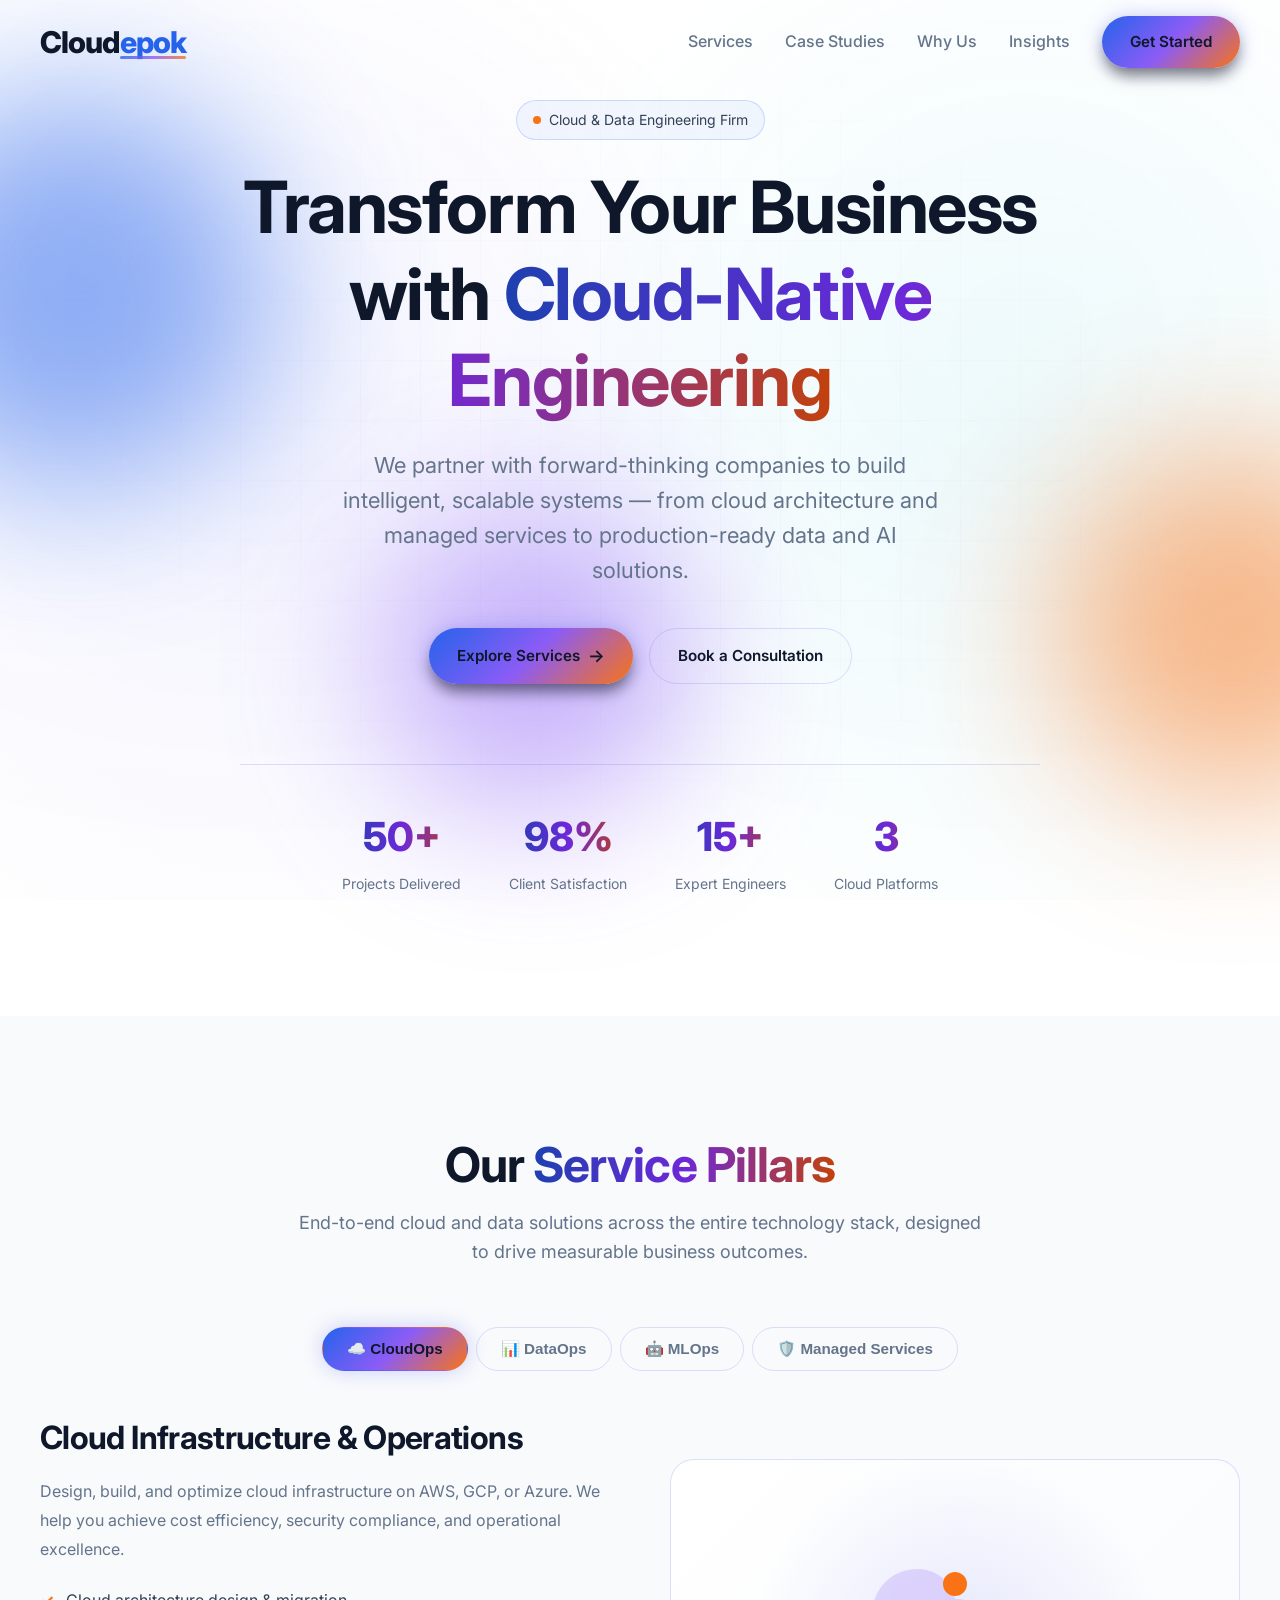
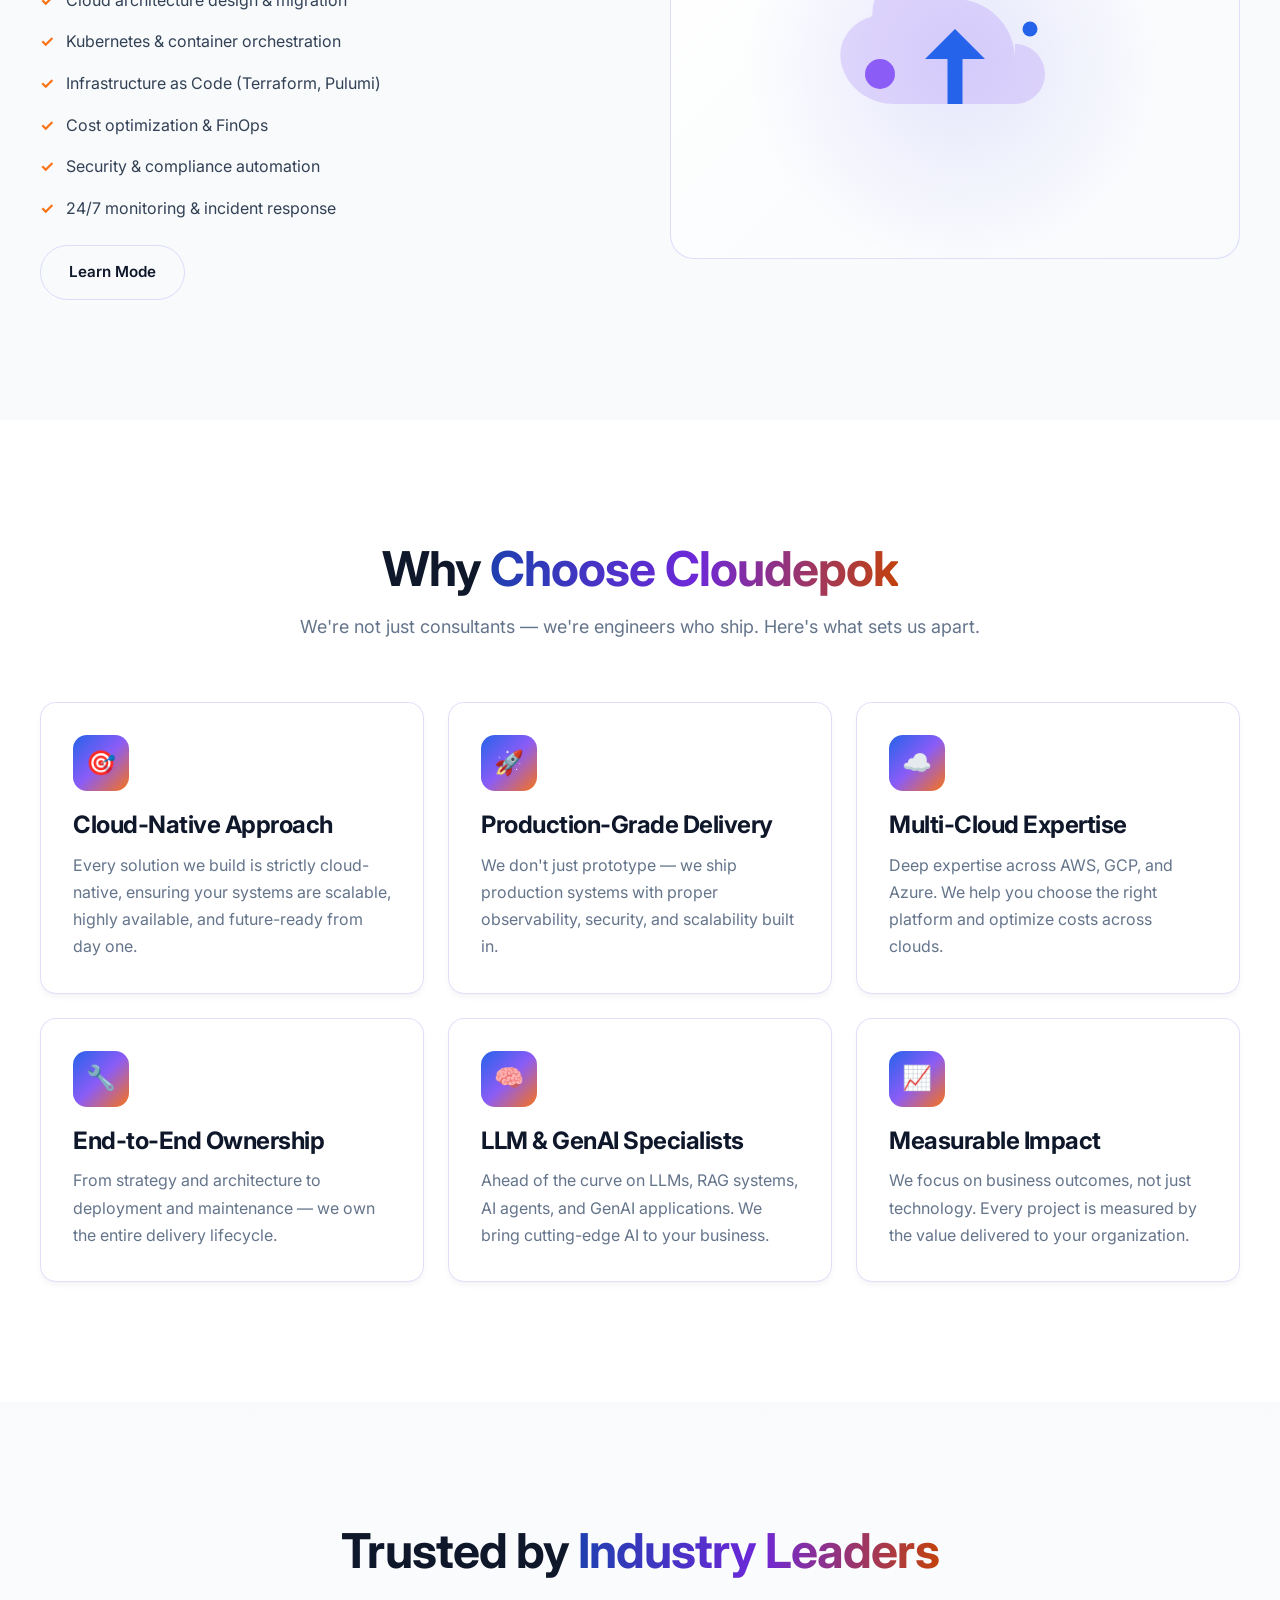
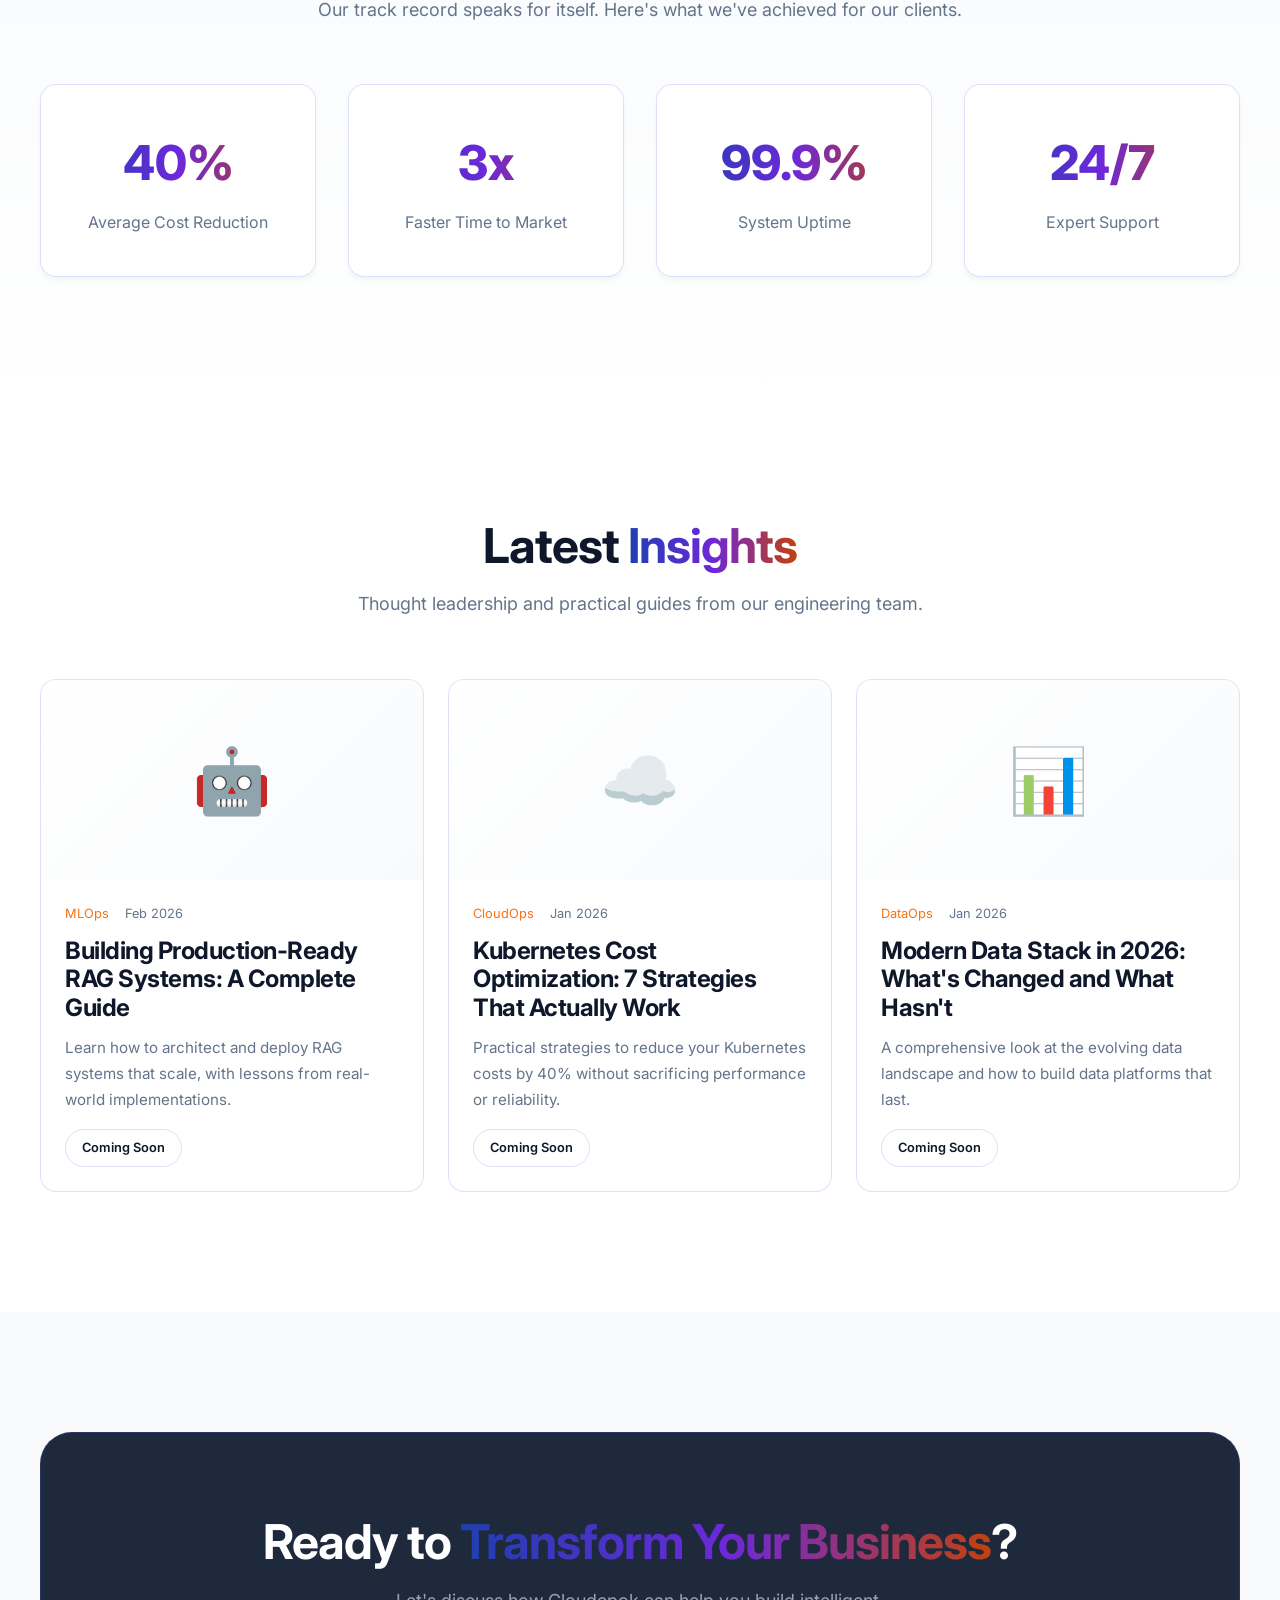
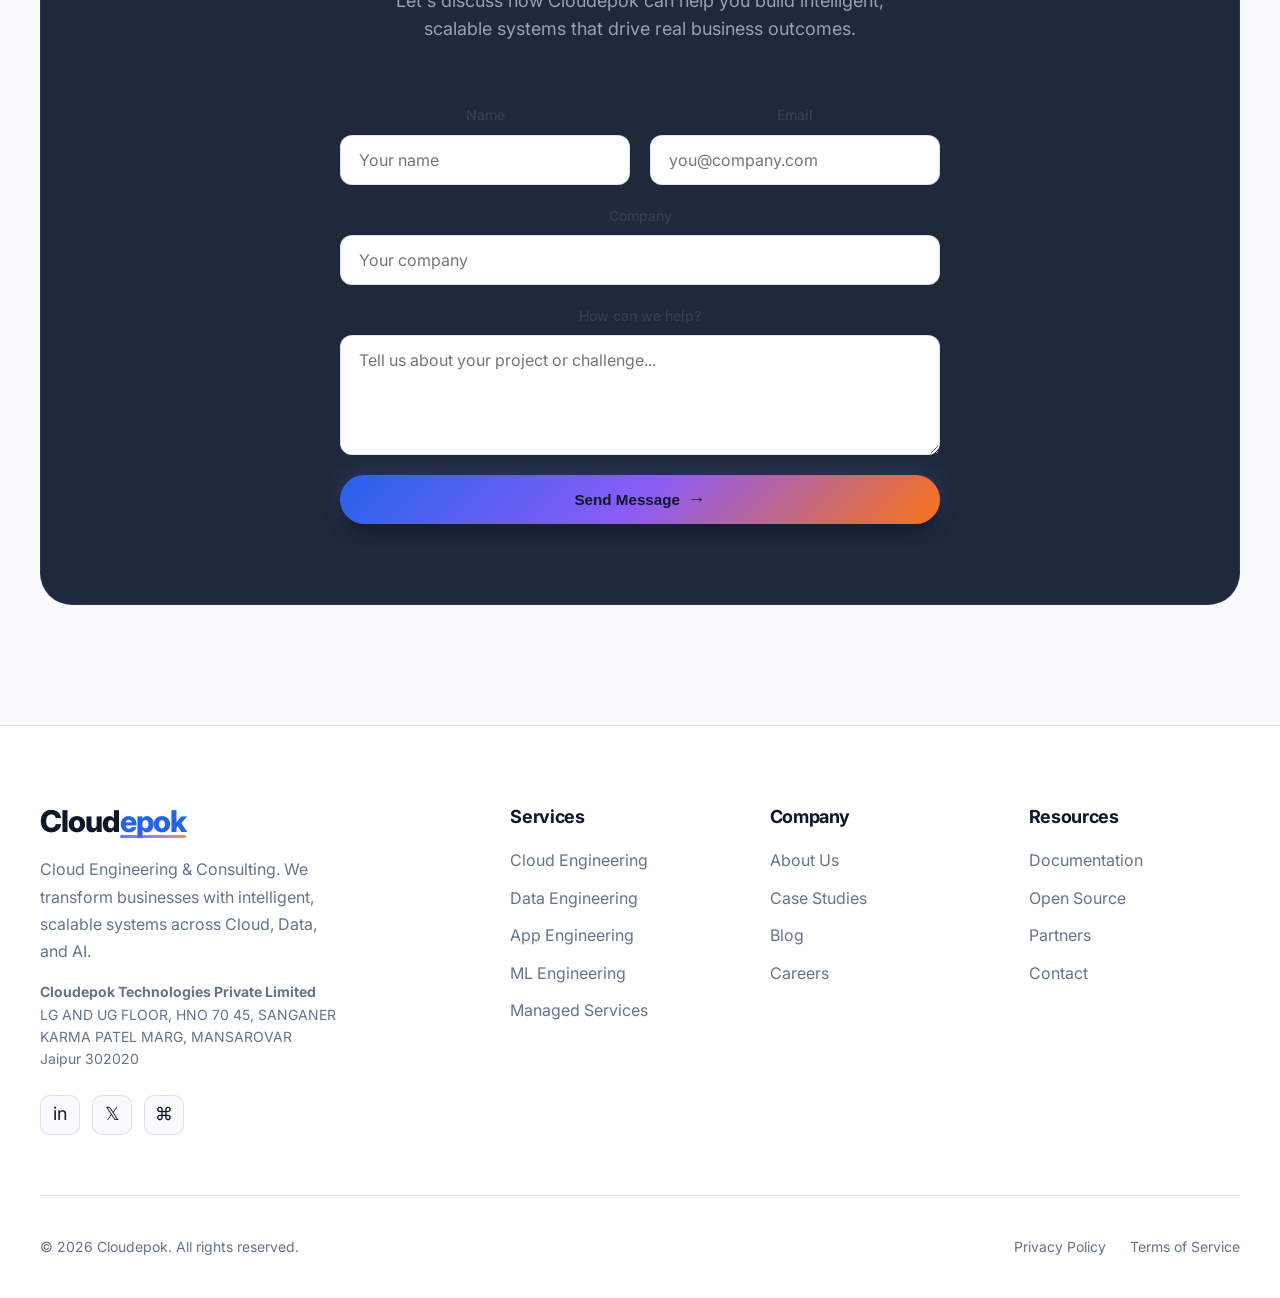
==== commit 6e71bbb2: "Add all service pages and update styles" ====
--- a/index.html
+++ b/index.html
@@ -39,9 +39,8 @@
   <!-- Header -->
   <header class="header" id="header">
     <div class="container">
-      <a href="#" class="logo">
-        <div class="logo-icon">☁️</div>
-        <span>Cloud</span><span>epok</span>
+      <a href="index.html" class="logo">
+        <span>Cloud<span style="color:var(--brand-primary)">epok</span></span>
       </a>
 
       <nav class="nav">
@@ -152,7 +151,14 @@
           <a href="cloud-engineering.html" class="btn btn-secondary" style="margin-top: 24px;">Learn Mode</a>
         </div>
         <div class="service-visual">
-          <div class="service-icon-large">☁️</div>
+          <svg class="svg-illustration anim-float" viewBox="0 0 200 200" xmlns="http://www.w3.org/2000/svg">
+            <path class="svg-secondary" fill-opacity="0.2"
+              d="M140 100c0-22-18-40-40-40-2-12-13-20-25-20-17 0-30 13-30 30 0 1-1 1-1 2-15 4-24 19-19 34 5 15 19 24 35 24h80c11 0 20-9 20-20s-9-20-20-20z" />
+            <path class="svg-primary" d="M100 130l-20-20h15V80h10v30h15l-20 20z" transform="rotate(180 100 105)" />
+            <circle class="svg-accent anim-pulse" cx="100" cy="50" r="8" />
+            <circle class="svg-primary anim-pulse" cx="150" cy="80" r="5" style="animation-delay: 0.5s;" />
+            <circle class="svg-secondary anim-pulse" cx="50" cy="110" r="10" style="animation-delay: 1s;" />
+          </svg>
         </div>
       </div>
 
@@ -173,7 +179,17 @@
           <a href="data-engineering.html" class="btn btn-secondary" style="margin-top: 24px;">Learn More</a>
         </div>
         <div class="service-visual">
-          <div class="service-icon-large">📊</div>
+          <svg class="svg-illustration" viewBox="0 0 200 200" xmlns="http://www.w3.org/2000/svg">
+            <!-- Chart Bars with staggered growth animation -->
+            <rect class="svg-secondary" x="40" y="140" width="20" height="40" rx="4" />
+            <rect class="svg-primary" fill-opacity="0.7" x="80" y="100" width="20" height="80" rx="4" />
+            <rect class="svg-primary" fill-opacity="0.9" x="120" y="60" width="20" height="120" rx="4" />
+            <rect class="svg-accent" x="160" y="30" width="20" height="150" rx="4" />
+            <!-- Trend Line -->
+            <path class="svg-accent-stroke" fill="none" stroke-width="4" stroke-linecap="round" stroke-linejoin="round"
+              d="M50 130 L90 90 L130 40 L170 10" />
+            <circle class="svg-primary anim-pulse" cx="170" cy="10" r="6" />
+          </svg>
         </div>
       </div>
 
@@ -194,7 +210,25 @@
           <a href="ml-engineering.html" class="btn btn-secondary" style="margin-top: 24px;">Learn More</a>
         </div>
         <div class="service-visual">
-          <div class="service-icon-large">🤖</div>
+          <svg class="svg-illustration" viewBox="0 0 200 200" xmlns="http://www.w3.org/2000/svg">
+            <path class="svg-primary" fill-opacity="0.1" stroke="var(--brand-primary)" stroke-width="3"
+              d="M100 40 C140 40 160 70 160 110 C160 150 130 170 100 170 C70 170 40 150 40 110 C40 70 60 40 100 40 Z" />
+            <g class="anim-pulse" style="animation-delay: 0s;">
+              <circle class="svg-accent" cx="80" cy="80" r="5" />
+              <circle class="svg-secondary" cx="120" cy="80" r="5" />
+            </g>
+            <g class="anim-pulse" style="animation-delay: 0.5s;">
+              <circle class="svg-secondary" cx="70" cy="110" r="5" />
+              <circle class="svg-primary" cx="130" cy="110" r="5" />
+            </g>
+            <g class="anim-pulse" style="animation-delay: 1s;">
+              <circle class="svg-primary" cx="80" cy="140" r="5" />
+              <circle class="svg-accent" cx="120" cy="140" r="5" />
+            </g>
+            <circle class="svg-accent" cx="100" cy="110" r="8" />
+            <path class="svg-primary-stroke anim-spin" fill="none" stroke-width="2" stroke-dasharray="5 5"
+              d="M80 80 L100 110 L120 80 M70 110 L100 110 L130 110 M80 140 L100 110 L120 140" />
+          </svg>
         </div>
       </div>
 
@@ -215,7 +249,24 @@
           <a href="managed-services.html" class="btn btn-secondary" style="margin-top: 24px;">Learn More</a>
         </div>
         <div class="service-visual">
-          <div class="service-icon-large">🛡️</div>
+          <svg class="svg-illustration" viewBox="0 0 200 200" xmlns="http://www.w3.org/2000/svg">
+            <!-- Shield Background -->
+            <path class="svg-primary" fill-opacity="0.1" stroke="var(--brand-primary)" stroke-width="4"
+              d="M100 20 L160 50 V100 C160 140 100 180 100 180 C100 180 40 140 40 100 V50 Z" />
+            <!-- Inner Operations Radar -->
+            <circle class="svg-secondary-stroke" fill="none" stroke-width="2" cx="100" cy="95" r="40" />
+            <circle class="svg-secondary-stroke" fill="none" stroke-width="1" cx="100" cy="95" r="20"
+              stroke-dasharray="4 4" />
+            <!-- Radar Sweep -->
+            <g class="anim-spin" style="transform-origin: 100px 95px;">
+              <path class="svg-accent" fill-opacity="0.3" d="M100 95 L140 95 A40 40 0 0 0 100 55 Z" />
+              <line stroke="var(--brand-accent)" stroke-width="2" x1="100" y1="95" x2="100" y2="55" />
+            </g>
+            <!-- Status Dots -->
+            <circle class="svg-primary anim-pulse" cx="120" cy="75" r="4" />
+            <circle class="svg-accent anim-pulse" cx="75" cy="115" r="4" style="animation-delay: 0.5s;" />
+            <circle class="svg-secondary anim-pulse" cx="115" cy="120" r="4" style="animation-delay: 1s;" />
+          </svg>
         </div>
       </div>
     </div>
@@ -303,55 +354,7 @@
     </div>
   </section>
 
-  <!-- Testimonials Section -->
-  <section class="testimonials section" id="testimonials">
-    <div class="container">
-      <div class="section-header reveal">
-        <h2>What Our <span class="text-gradient">Clients Say</span></h2>
-        <p>Don't just take our word for it. Here's what leaders say about working with Cloudepok.</p>
-      </div>
-
-      <div class="testimonials-grid">
-        <div class="testimonial-card reveal">
-          <p class="testimonial-text">"Cloudepok transformed our data infrastructure completely. Their MLOps expertise
-            helped us deploy models 5x faster than before. The team's deep knowledge of GCP and Kubernetes was exactly
-            what we needed."</p>
-          <div class="testimonial-author">
-            <div class="author-avatar">RS</div>
-            <div class="author-info">
-              <strong>Rahul Sharma</strong>
-              <span>CTO, TechScale Inc.</span>
-            </div>
-          </div>
-        </div>
-
-        <div class="testimonial-card reveal">
-          <p class="testimonial-text">"We were struggling with cloud costs and legacy systems. Cloudepok helped us
-            modernize our stack and reduced our cloud spend by 45%. Their engineers are world-class."</p>
-          <div class="testimonial-author">
-            <div class="author-avatar">PM</div>
-            <div class="author-info">
-              <strong>Priya Mehta</strong>
-              <span>VP Engineering, DataFlow Systems</span>
-            </div>
-          </div>
-        </div>
-
-        <div class="testimonial-card reveal">
-          <p class="testimonial-text">"The GenAI solution Cloudepok built for us has become central to our product.
-            Their ability to go from concept to production in weeks was impressive. Highly recommend for AI projects."
-          </p>
-          <div class="testimonial-author">
-            <div class="author-avatar">AK</div>
-            <div class="author-info">
-              <strong>Amit Kumar</strong>
-              <span>CEO, InnovateLabs</span>
-            </div>
-          </div>
-        </div>
-      </div>
-    </div>
-  </section>
+
 
   <!-- Blog/Insights Section -->
   <section class="section" id="insights">
@@ -372,6 +375,8 @@
             <h3>Building Production-Ready RAG Systems: A Complete Guide</h3>
             <p>Learn how to architect and deploy RAG systems that scale, with lessons from real-world implementations.
             </p>
+            <a href="index.html#insights" class="btn btn-secondary"
+              style="margin-top: 16px; font-size: 0.8rem; padding: 8px 16px;">Coming Soon</a>
           </div>
         </article>
 
@@ -385,6 +390,8 @@
             <h3>Kubernetes Cost Optimization: 7 Strategies That Actually Work</h3>
             <p>Practical strategies to reduce your Kubernetes costs by 40% without sacrificing performance or
               reliability.</p>
+            <a href="index.html#insights" class="btn btn-secondary"
+              style="margin-top: 16px; font-size: 0.8rem; padding: 8px 16px;">Coming Soon</a>
           </div>
         </article>
 
@@ -397,6 +404,8 @@
             </div>
             <h3>Modern Data Stack in 2026: What's Changed and What Hasn't</h3>
             <p>A comprehensive look at the evolving data landscape and how to build data platforms that last.</p>
+            <a href="index.html#insights" class="btn btn-secondary"
+              style="margin-top: 16px; font-size: 0.8rem; padding: 8px 16px;">Coming Soon</a>
           </div>
         </article>
       </div>
@@ -412,32 +421,34 @@
           outcomes.</p>
 
         <div class="contact-form-section">
-          <form class="contact-form" id="contactForm" action="https://formspree.io/f/mkovwzjo" method="POST">
+          <form class="contact-form" id="contactForm" action="https://formspree.io/f/mkovwzjo" method="POST"
+            style="position: relative; z-index: 10;">
             <input type="hidden" name="_subject" value="New Cloudepok Contact Form Submission">
 
             <div class="form-row">
               <div class="form-group">
                 <label for="name">Name</label>
-                <input type="text" id="name" name="name" placeholder="Your name" required>
+                <input type="text" id="name" name="name" placeholder="Your name" required style="pointer-events: auto;">
               </div>
               <div class="form-group">
                 <label for="email">Email</label>
-                <input type="email" id="email" name="email" placeholder="you@company.com" required>
+                <input type="email" id="email" name="email" placeholder="you@company.com" required
+                  style="pointer-events: auto;">
               </div>
             </div>
 
             <div class="form-group full">
               <label for="company">Company</label>
-              <input type="text" id="company" name="company" placeholder="Your company">
+              <input type="text" id="company" name="company" placeholder="Your company" style="pointer-events: auto;">
             </div>
 
             <div class="form-group full">
               <label for="message">How can we help?</label>
-              <textarea id="message" name="message" placeholder="Tell us about your project or challenge..."
-                required></textarea>
+              <textarea id="message" name="message" placeholder="Tell us about your project or challenge..." required
+                style="pointer-events: auto;"></textarea>
             </div>
 
-            <button type="submit" class="btn btn-primary" id="submitBtn">
+            <button type="submit" class="btn btn-primary" id="submitBtn" style="pointer-events: auto;">
               <span class="btn-text">Send Message</span>
               <span class="btn-loading" hidden>Sending...</span>
               <span class="btn-icon">→</span>
@@ -459,9 +470,8 @@
     <div class="container">
       <div class="footer-grid">
         <div class="footer-brand">
-          <a href="#" class="logo">
-            <div class="logo-icon">☁️</div>
-            <span>Cloud</span><span>epok</span>
+          <a href="index.html" class="logo">
+            <span>Cloud<span style="color:var(--brand-primary)">epok</span></span>
           </a>
           <p>Cloud Engineering & Consulting. We transform businesses with intelligent, scalable systems across Cloud,
             Data, and AI.</p>
--- a/styles.css
+++ b/styles.css
@@ -8,29 +8,29 @@
    ---------------------------------------- */
 :root {
   /* Background Palette */
-  --bg-primary: #040D21;
-  --bg-secondary: #0B1736;
-  --bg-tertiary: #132247;
-  --bg-card: rgba(11, 23, 54, 0.8);
-  --bg-glass: rgba(249, 115, 22, 0.05);
+  --bg-primary: #FFFFFF;
+  --bg-secondary: #F8FAFC;
+  --bg-tertiary: #F1F5F9;
+  --bg-card: #FFFFFF;
+  --bg-glass: rgba(255, 255, 255, 0.7);
 
   /* Brand Colors */
   --brand-primary: #2563EB;
   --brand-secondary: #8B5CF6;
   --brand-accent: #F97316;
-  --brand-glow: rgba(249, 115, 22, 0.4);
+  --brand-glow: rgba(37, 99, 235, 0.2);
 
   /* Gradient Presets */
   --gradient-brand: linear-gradient(135deg, #2563EB 0%, #8B5CF6 50%, #F97316 100%);
-  --gradient-hero: linear-gradient(180deg, #040D21 0%, #0B1736 50%, #132247 100%);
-  --gradient-card: linear-gradient(135deg, rgba(37, 99, 235, 0.1) 0%, rgba(249, 115, 22, 0.05) 100%);
-  --gradient-text: linear-gradient(90deg, #60A5FA, #A78BFA, #FDBA74);
+  --gradient-hero: linear-gradient(180deg, #F8FAFC 0%, #FFFFFF 100%);
+  --gradient-card: linear-gradient(135deg, #FFFFFF 0%, #F8FAFC 100%);
+  --gradient-text: linear-gradient(90deg, #1E40AF, #6D28D9, #C2410C);
 
   /* Text Colors */
-  --text-primary: #FFFFFF;
-  --text-secondary: #E2E8F0;
-  --text-muted: #94A3B8;
-  --text-subtle: #64748B;
+  --text-primary: #0F172A;
+  --text-secondary: #334155;
+  --text-muted: #64748B;
+  --text-subtle: #94A3B8;
 
   /* Border & Effects */
   --border-color: rgba(99, 102, 241, 0.2);
@@ -248,7 +248,7 @@
 }
 
 .header.scrolled {
-  background: rgba(10, 10, 26, 0.9);
+  background: rgba(255, 255, 255, 0.9);
   backdrop-filter: blur(20px);
   -webkit-backdrop-filter: blur(20px);
   border-bottom: 1px solid var(--border-color);
@@ -261,32 +261,48 @@
 }
 
 .logo {
-  font-size: 1.75rem;
+  font-size: 1.875rem;
+  /* Slightly larger base */
   font-weight: 800;
-  display: flex;
-  align-items: center;
-  gap: 8px;
-}
-
-.logo-icon {
-  width: 40px;
-  height: 40px;
-  background: var(--gradient-brand);
-  border-radius: 12px;
-  display: flex;
-  align-items: center;
-  justify-content: center;
-  font-size: 1.25rem;
-}
-
+  /* Extra bold for structure */
+  display: flex;
+  align-items: center;
+  letter-spacing: -0.03em;
+  /* Tighter tracking for wordmark feel */
+  text-decoration: none;
+}
+
+/* Base "Cloud" styling */
+.logo span {
+  display: inline-block;
+  line-height: 1;
+}
+
+/* First part "Cloud" */
 .logo span:first-of-type {
   color: var(--text-primary);
-}
-
-.logo span:last-of-type {
-  background: var(--gradient-text);
-  -webkit-background-clip: text;
-  -webkit-text-fill-color: transparent;
+  font-weight: 800;
+}
+
+/* Second part "epok" */
+.logo span>span {
+  color: var(--brand-primary);
+  font-weight: 700;
+  /* Slightly lighter weight than Cloud */
+  position: relative;
+}
+
+/* Add a subtle underline decoration to the "epok" part to lock the mark */
+.logo span>span::after {
+  content: '';
+  position: absolute;
+  bottom: -2px;
+  left: 0;
+  width: 100%;
+  height: 3px;
+  background: var(--gradient-brand);
+  border-radius: 2px;
+  opacity: 0.8;
 }
 
 .nav {
@@ -418,11 +434,11 @@
   align-items: center;
   gap: 8px;
   padding: 8px 16px;
-  background: var(--bg-glass);
-  border: 1px solid var(--border-color);
+  background: rgba(37, 99, 235, 0.05);
+  border: 1px solid rgba(37, 99, 235, 0.2);
   border-radius: 999px;
   font-size: 0.875rem;
-  color: var(--text-muted);
+  color: var(--text-secondary);
   margin-bottom: 24px;
   animation: fadeInUp 0.8s ease forwards;
 }
@@ -610,6 +626,116 @@
 }
 
 /* ----------------------------------------
+   SVG Illustrations
+   ---------------------------------------- */
+.svg-illustration {
+  width: 100%;
+  height: 100%;
+  max-width: 300px;
+  max-height: 300px;
+  position: relative;
+  z-index: 1;
+}
+
+/* Floating animation */
+@keyframes floatAnim {
+  0% {
+    transform: translateY(0px);
+  }
+
+  50% {
+    transform: translateY(-15px);
+  }
+
+  100% {
+    transform: translateY(0px);
+  }
+}
+
+/* Pulse animation */
+@keyframes pulseAnim {
+  0% {
+    opacity: 0.6;
+    transform: scale(1);
+  }
+
+  50% {
+    opacity: 1;
+    transform: scale(1.05);
+  }
+
+  100% {
+    opacity: 0.6;
+    transform: scale(1);
+  }
+}
+
+/* Spin animation */
+@keyframes spinAnim {
+  from {
+    transform: rotate(0deg);
+  }
+
+  to {
+    transform: rotate(360deg);
+  }
+}
+
+/* Dash animation for paths */
+@keyframes dashAnim {
+  to {
+    stroke-dashoffset: 0;
+  }
+}
+
+.anim-float {
+  animation: floatAnim 4s ease-in-out infinite;
+}
+
+.anim-pulse {
+  animation: pulseAnim 3s ease-in-out infinite;
+}
+
+.anim-spin {
+  animation: spinAnim 12s linear infinite;
+  transform-origin: center;
+}
+
+.anim-spin-reverse {
+  animation: spinAnim 15s linear infinite reverse;
+  transform-origin: center;
+}
+
+/* SVG Colors mapped to theme variables */
+.svg-primary {
+  fill: var(--brand-primary);
+}
+
+.svg-primary-stroke {
+  stroke: var(--brand-primary);
+}
+
+.svg-secondary {
+  fill: var(--brand-secondary);
+}
+
+.svg-secondary-stroke {
+  stroke: var(--brand-secondary);
+}
+
+.svg-accent {
+  fill: var(--brand-accent);
+}
+
+.svg-accent-stroke {
+  stroke: var(--brand-accent);
+}
+
+.svg-gradient {
+  fill: url(#brandGradient);
+}
+
+/* ----------------------------------------
    Features Grid
    ---------------------------------------- */
 .features-grid {
@@ -619,13 +745,14 @@
 }
 
 .feature-card {
-  background: var(--bg-card);
+  background: #FFFFFF;
   border: 1px solid var(--border-color);
   border-radius: var(--border-radius);
   padding: 32px;
   transition: var(--transition-base);
   position: relative;
   overflow: hidden;
+  box-shadow: 0 4px 6px -1px rgba(0, 0, 0, 0.05);
 }
 
 .feature-card::before {
@@ -688,10 +815,11 @@
 .stat-card {
   text-align: center;
   padding: 40px 24px;
-  background: var(--bg-card);
+  background: #FFFFFF;
   border: 1px solid var(--border-color);
   border-radius: var(--border-radius);
   transition: var(--transition-base);
+  box-shadow: 0 4px 6px -1px rgba(0, 0, 0, 0.05);
 }
 
 .stat-card:hover {
@@ -722,11 +850,12 @@
 }
 
 .testimonial-card {
-  background: var(--bg-card);
+  background: #FFFFFF;
   border: 1px solid var(--border-color);
   border-radius: var(--border-radius);
   padding: 32px;
   position: relative;
+  box-shadow: 0 4px 6px -1px rgba(0, 0, 0, 0.05);
 }
 
 .testimonial-card::before {
@@ -849,31 +978,27 @@
 }
 
 .cta-box {
-  background: var(--gradient-card);
+  background: #1E293B;
+  /* Dark box for contrast on light theme */
   border: 1px solid var(--border-color);
   border-radius: var(--border-radius-xl);
   padding: 80px 40px;
   position: relative;
   overflow: hidden;
-}
-
-.cta-box::before {
-  content: '';
-  position: absolute;
-  inset: 0;
-  background: radial-gradient(circle at 50% 0%, rgba(99, 102, 241, 0.2) 0%, transparent 50%);
+  color: #FFFFFF;
 }
 
 .cta-box h2 {
   position: relative;
   z-index: 1;
   margin-bottom: 16px;
+  color: #FFFFFF;
 }
 
 .cta-box p {
   position: relative;
   z-index: 1;
-  color: var(--text-muted);
+  color: #94A3B8;
   max-width: 500px;
   margin: 0 auto 32px;
   font-size: 1.125rem;
@@ -920,7 +1045,7 @@
 .form-group input,
 .form-group textarea {
   padding: 14px 18px;
-  background: var(--bg-tertiary);
+  background: var(--bg-card);
   border: 1px solid var(--border-color);
   border-radius: 12px;
   color: var(--text-primary);
@@ -976,7 +1101,7 @@
 .social-link {
   width: 40px;
   height: 40px;
-  background: var(--bg-tertiary);
+  background: var(--bg-secondary);
   border: 1px solid var(--border-color);
   border-radius: 10px;
   display: flex;
